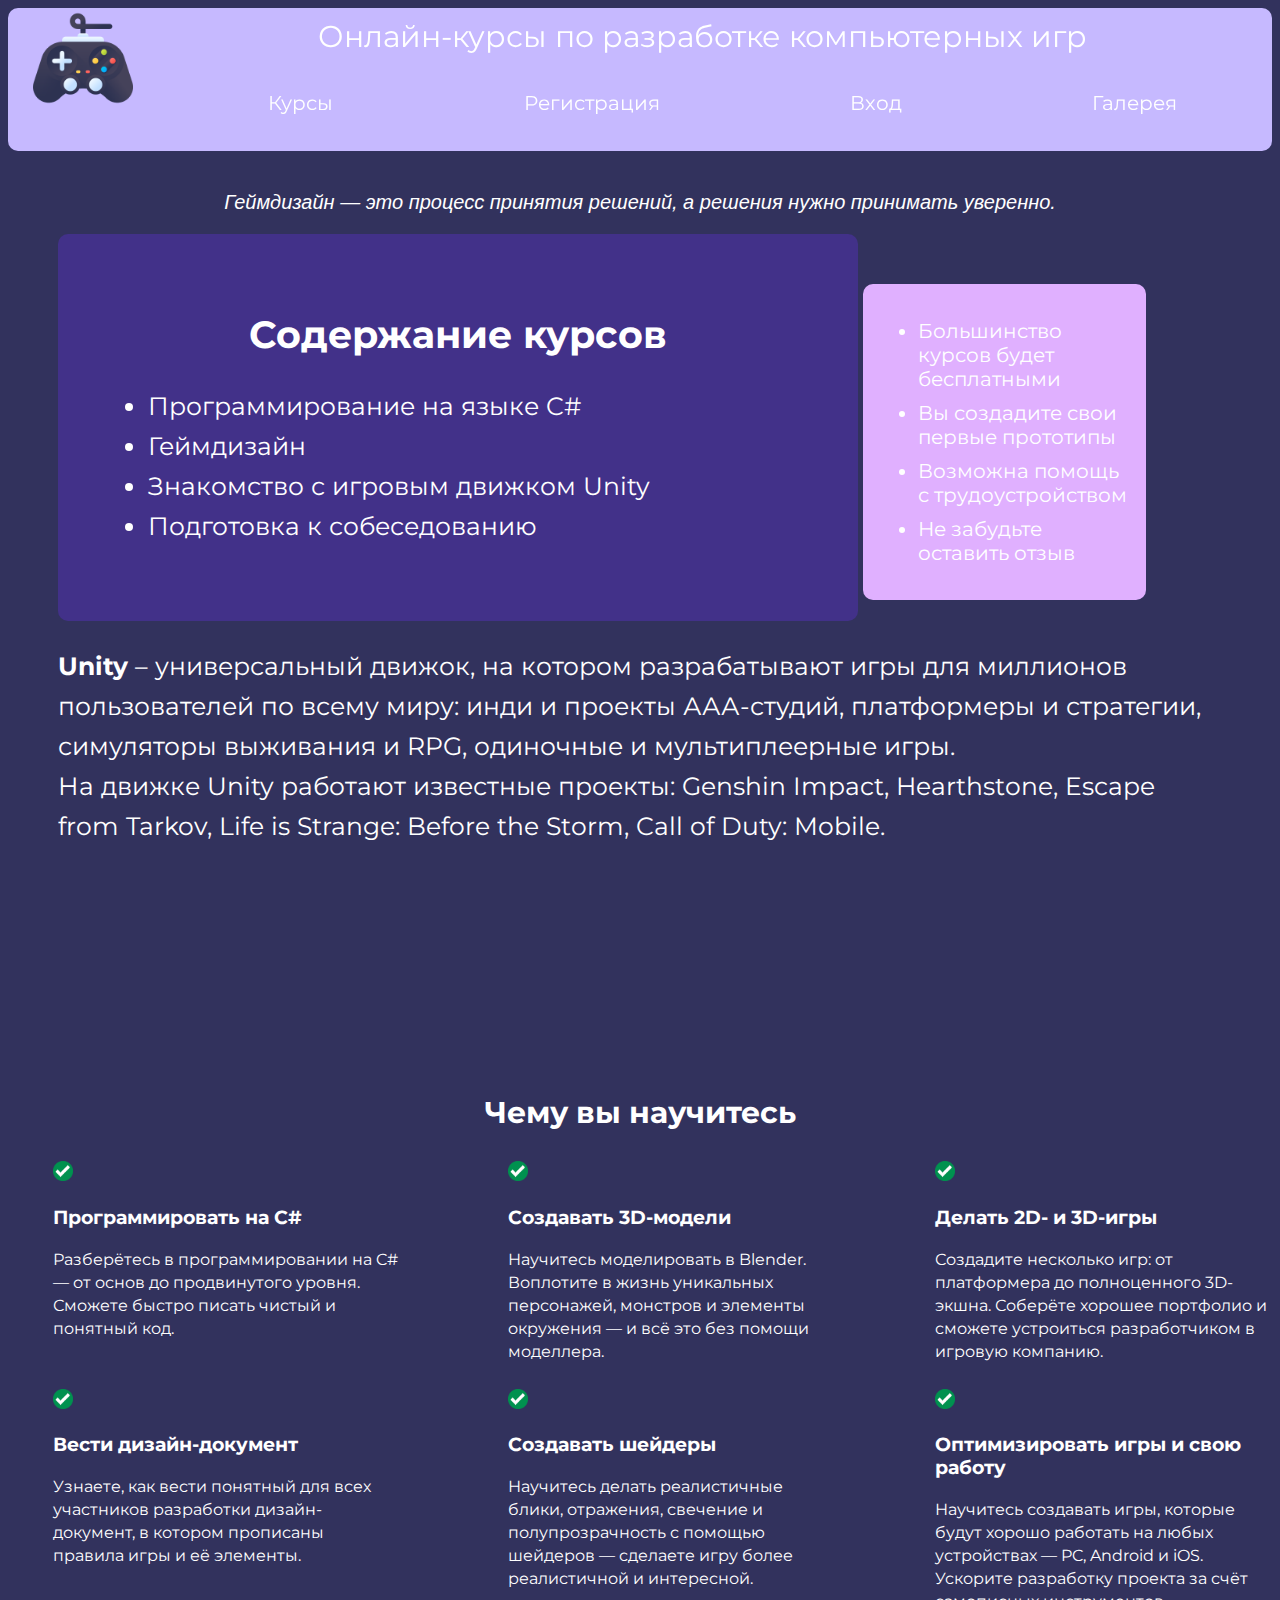
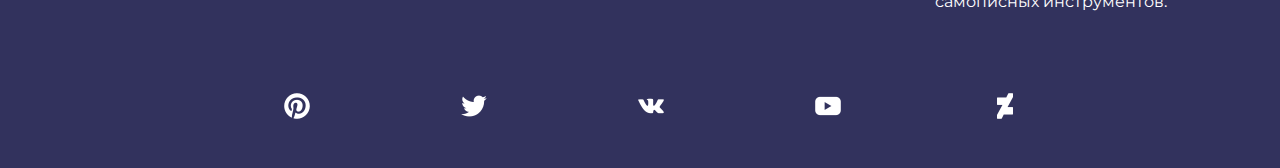
==== index.html @ 80d7c4d8 "adding index" ====
<!DOCTYPE html>
<html lang="en">
<head>
    <meta charset="UTF-8">
    <meta http-equiv="X-UA-Compatible" content="IE=edge">
    <meta name="viewport" content="width=device-width, initial-scale=1.0">
    <link rel="stylesheet" href="/styles/style.css">
    <link rel="icon" type="image/x-icon" href="/images/favicon.png">
    
    <style>
        @import url('https://fonts.googleapis.com/css2?family=Montserrat:ital,wght@0,400;1,300&display=swap');
    </style>

    <title>Main</title>
</head>

<body>
    <header>
        <div class = "logo">
           <img src="/images/favicon.png" width="100" height="100" alt="logo"> 
        </div>

        <div class = "title">Онлайн-курсы по разработке компьютерных игр</div>

        <div class = "menu">
            <input id = "menu_toggle" type="checkbox">
            <label class = "menu_btn" for="menu_toggle">
                <span></span>
            </label>

            <nav>
                <ul class = "nav-list">
                    <li><a href = "/html/courses.html">Курсы</a></li>
                    <li><a href = "/html/courses-signup.html">Регистрация</a></li>
                    <li><a href = "/html/courses-login.html">Вход</a></li>
                    <li><a href = "/html/gallery.html">Галерея</a></li>
                </ul>
            </nav>
        </div>
    </header>

    <blockquote id="start_quote">Геймдизайн — это процесс принятия решений, а решения нужно принимать уверенно.</blockquote>

    <main>
        <section>             
            <aside>
                <ul>
                    <li>Большинство курсов будет бесплатными</li>
                    <li>Вы создадите свои первые прототипы</li>
                    <li>Возможна помощь с трудоустройством</li>
                    <li>Не забудьте оставить отзыв</li>
                </ul>
            </aside>
            <div class = "start-block">
                <h2 style="text-align: center;">Содержание курсов</h2>
                <ul type="disc">
                    <li>Программирование на языке C#</li>
                    <li>Геймдизайн</li>
                    <li>Знакомство с игровым движком Unity</li>
                    <li>Подготовка к собеседованию</li>
                </ul>
            </div>
        </section>
        
        <section>
            <p class = "info-block">
                <strong>Unity</strong> – универсальный движок, на котором разрабатывают игры для миллионов пользователей
                 по всему миру: инди и проекты ААА-студий, платформеры и стратегии, симуляторы выживания и RPG, одиночные
                  и мультиплеерные игры.
                  <br>
                  На движке Unity работают известные проекты: Genshin Impact, Hearthstone, Escape from Tarkov, Life is Strange: Before the 
                  Storm, Call of Duty: Mobile.</p>
        </section>

        <div id = "video">
            <div class="game-video">
                <video autoplay loop muted>
                    <source src = "/videos/genshin.mp4" type="video/mp4"/>
                </video>
                <div class = "game-video-text">Genshin Impact</div>
            </div>
            <div class="game-video">
                <video autoplay loop muted>
                    <source src = "/videos/hearthstone.mp4" type="video/mp4"/>
                </video>
                <div class = "game-video-text">Hearthstone</div>
            </div>
        </div>
   
        <section>
             <div class="skills">
                <h2 class = "title">Чему вы научитесь</h2>
                <ol class = "skills-ol">
                    <li class = "skill-item">
                        <img src = "/images/mark.png" height="20" weight="20">
                        <h3>Программировать на C#</h3>
                        <p>Разберётесь в программировании на C# — от основ до продвинутого уровня. Сможете быстро писать чистый и понятный код.</p>
                    </li>
                    <li class = "skill-item">
                        <img src = "/images/mark.png" height="20" weight="20">
                        <h3>Создавать 3D-модели</h3>
                        <p>Научитесь моделировать в Blender. Воплотите в жизнь уникальных персонажей, монстров и элементы окружения — и всё это без помощи моделлера.</p>
                    </li>
                    <li class = "skill-item">
                        <img src = "/images/mark.png" height="20" weight="20">
                        <h3>Делать 2D- и 3D-игры</h3>
                        <p>Создадите несколько игр: от платформера до полноценного 3D-экшна. Соберёте хорошее портфолио и сможете устроиться разработчиком в игровую компанию.</p>
                    </li>
                    <li class = "skill-item">
                        <img src = "/images/mark.png" height="20" weight="20">
                        <h3>Вести дизайн-документ</h3>
                        <p>Узнаете, как вести понятный для всех участников разработки дизайн-документ, в котором прописаны правила игры и её элементы.</p>
                    </li>
                    <li class = "skill-item">
                        <img src = "/images/mark.png" height="20" weight="20">
                        <h3>Создавать шейдеры</h3>
                        <p>Научитесь делать реалистичные блики, отражения, свечение и полупрозрачность с помощью шейдеров — сделаете игру более реалистичной и интересной.</p>
                    </li>
                    <li class = "skill-item">
                        <img src = "/images/mark.png" height="20" weight="20">
                        <h3>Оптимизировать игры и свою работу</h3>
                        <p>Научитесь создавать игры, которые будут хорошо работать на любых устройствах — PC, Android и iOS. Ускорите разработку проекта за счёт самописных инструментов.</p>
                    </li>
                </ol>
            </div>
        </section>

        <!-- <div class="cards">
            <div class = "card">
            <img src="/images/csharp.jpg">
                <div class = "card__content">
                    <h2>C#</h2>
                    <p>Объектно-ориентрированный язык программирования от компании Microsoft.</p>
                    <a href="" class="card__button">Подробнее</a>
                </div>
            </div>
            <div class = "card">
                <img src="/images/unity-card.png">
                <div class = "card__content">
                    <h2>Unity</h2>
                    <p>Межплатформенная среда разработки компьютерных игр, разработанная американской компанией Unity Technologies.</p>
                    <a href="" class="card__button">Подробнее</a>
                </div>
            </div>
            <div class = "card">
                <img src="/images/blender.jpg">
                <div class = "card__content">
                    <h2>Blender</h2>
                    <p>Профессиональное свободное и открытое программное обеспечение для создания трёхмерной компьютерной графики.</p>
                    <a href="" class="card__button">Подробнее</a>
                </div>
            </div> -->
        </div>

        <!-- <div class = "custom__buttons">
            <div class="custom__button1">Pulse</div>
            <div class="custom__button2">BUTTON</div>
            <div class="custom__button3"><span>HOVER ME</span></div>
            <div class="custom__button4"><a>Read More</a></div>

        </div> -->
        
        <!-- <div class="container">
            <div class="container-in">
                <a href="#" class="button"><img src="/images/bell-icon.png" width="50" height="50"></a>
                <div class="num">3</div>
            </div>
    
            <ul >
                <li><a href="#">Новости</a></li>
                <li><a href="#">Мои курсы</a></li>
                <li><a href="#">Профиль</a></li>
            </ul>
        </div>
    </main>
    <hr> -->
    
    <footer>
        <nav class="footer-nav-list">
            <div class="icon icon-collapse-pinterest">
                <img src="/icons/pinterest.png">
            </div>
        
            <div class="icon icon-collapse-twitter">
                <img src="/icons/twitter.png">
            </div>
        
            <div class="icon icon-collapse-vk">
                <img src="/icons/vkontakte.png">
            </div>
        
            <div class="icon icon-collapse-yt">
                <img src="/icons/youtube.png">
            </div>

            <div class="icon icon-collapse-devart">
                <img src="/icons/deviantart.png">
            </div>
        </nav>
    </footer>
</body>
</html>
---- styles/style.css ----
body
{
    background-color: #32325d;
}

*
{
    color: white;   
    font-family: 'Montserrat', sans-serif; 
}

header{
    position: sticky;
    top: 5px;
    background-color: #C6B9FF;
    overflow: hidden;
    border-radius: 10px;
    z-index: 1;
}

#start_quote 
{
    margin-top: 40px;   
    text-align: center;
    color: white;
    font-style: italic;
    font-family: 'Lato', sans-serif;
    font-size: 20px;
}

.abbreviation
{
    text-decoration: none;
}

.logo{
    position: relative;
    float: left;
    margin-left: 2%;
}

.title{
    font-size: 30px;
    padding-top: 10px;
    text-align: center;
    color: white;
}

#menu_toggle{
    opacity: 0;
}

#menu_toggle:checked ~ .menu_btn > span{
    transform: rotate(45deg);
}

#menu_toggle:checked ~ .menu_btn > span::before{
    top:0;
    transform: rotate(0);
}

#menu_toggle:checked ~ .menu_btn > span::after{
    top: 0;
    transform: rotate(90deg);
}

#menu_toggle:checked ~ nav .nav-list{
    visibility: visible;
    left: 0;
}

.menu_btn{
    display: block;
    position: relative;
    left: 90%;
    bottom: 35px;
    width: 26px;
    z-index: 1; 
}

.menu_btn > span,
.menu_btn > span::before,
.menu_btn > span::after{
    display: block;
    position: absolute;
    width: 100%;
    height:2px;
    background-color: #32325d;
    cursor: pointer;
}

.menu_btn > span::before{
    content: '';
    top: -8px;
}

.menu_btn > span::after{
    content: '';
    top: 8px;
}

.nav-list{
    visibility: hidden;
    display: flex;
    justify-content: space-around;
    padding-bottom: 20px;
    position: relative;
    float: bottom;
    list-style: circle;
}

nav li{
    display: list-item, inline;
    list-style-position: inside;
    font-size: 20px;
    float: left;
    list-style: none;
}

nav a{
    text-decoration: none;
}

nav a:hover{
    color: purple;
}

nav a:active{
    color: red;
}

aside{
    width:20%;
    background-color:#E0B0FF;
    border-radius: 10px;
    margin-right:10%;
    margin-top:50px;
    float: right;
    padding: 15px;
    font-size: 20px;
}

aside li{
    margin-top: 10px;
}

.start-block{
    padding: 24px 34px;
    background-color: #423189;
    border-radius: 10px;
    width: 700px;
    margin-left: 50px;
    padding: 50px 50px 50px 50px;

    line-height: 40px;
    font-weight: 400;
    font-size: 25px;

    display: block;
}

.skills{
    margin-top: 5%;
}

.skill-item{
    position: relative;
    text-align: left;
    border-radius: 10px;
    padding: 5px;
}

.skill-item:hover{
    background-color: #423189;
}

.skills-ol{
    display: grid;
    column-gap: 100px;
    grid-template-columns: auto auto auto;
    line-height: 23px;
    list-style-type: none;
}

.title{
    text-align: center;
}

.info-block{
    line-height: 40px;
    font-weight: 400;
    font-size: 25px;
    margin-left: 50px;
    margin-right: 50px;
    display: block;
}

address{
    position: absolute;
}

#video{
    display: flex;
    justify-content: space-around;
    column-gap: 2%;
}

#video video{
    border-radius: 10px;
}

@media (min-width:844px){
    .menu_btn{
        visibility: hidden;
    }
    .nav-list{
        visibility: visible;
    }
}

.game-video{
    display: inline-flex;
}

.game-video-text{
position: absolute;
background-color: #423189;
padding: 1em;
border-radius: 10px;
transition: all .5s ease;
opacity: 0;
transform:translateY(-100%) ;
}

.game-video:hover .game-video-text{
opacity: 1;
transform: translateY(0);
}

footer {
display: flex;
flex-direction: column;
flex-wrap: wrap;
width: 100%;
overflow: hidden;
padding: 10px;

text-align: center;
}

.footer-info {
display: inline-block;
margin: 15px 0; 
}

.footer-nav-list {
display: flex;
align-self: center;

width: 70%;
margin: 15px 0;
justify-content: space-around;
}

.icon {
cursor: pointer;
position: relative;
display: inline-block;
width: 60px;
height: 60px;
margin-left: 12px;
margin-right: 12px;
border-radius: 30px;
overflow: hidden;
}
.icon::before, .icon::after {
content: "";
position: absolute;
top: 0;
left: 0;
height: 100%;
width: 100%;
transition: all 0.25s ease;
border-radius: 30px;
}
.icon img {
position: relative;
color: #FFFFFF;
margin: 15px;
}

.icon-fill::before {
transition-duration: 0.5s;
box-shadow: inset 0 0 0 1px #111111;
}
.icon-fill:hover::before {
box-shadow: inset 0 0 0 60px #111111;
}

.icon-collapse::before {
border-radius: 0;
}

.icon-collapse-devart:hover::before {
box-shadow: inset 0 -60px 0 0 #8CC63F
}
.icon-collapse-devart::after {
box-shadow: inset 0 0 0 0px #8CC63F;
}

.icon-collapse-yt:hover::before {
box-shadow: inset 0 -60px 0 0 #ff0000
}
.icon-collapse-yt::after {
box-shadow: inset 0 0 0 0px #ff0000;
}

.icon-collapse-vk:hover::before {
box-shadow: inset 0 -60px 0 0 #0047a3
}
.icon-collapse-vk::after {
box-shadow: inset 0 0 0 0px #0047a3;
}

.icon-collapse-twitter:hover::before {
box-shadow: inset 0 -60px 0 0 #00bff4
}
.icon-collapse-twitter::after {
box-shadow: inset 0 0 0 0px #00bff4;
}

.icon-collapse-pinterest:hover::before {
box-shadow: inset 0 -60px 0 0 #ff2b2b
}
.icon-collapse-pinterest::after {
box-shadow: inset 0 0 0 0px #ff2b2b;
}

/*
.card{
    overflow: hidden;
    height: 50vh;
    width: 30vw;
}

.card__content{
    display: inline-flex;
    flex-direction: column;
    position: relative;
    transform: translateY(100%);
    width: inherit;
    height: inherit;
    text-align: center;
    font-size: 1em;
}

.card img{
    position: absolute;
    width: inherit;
    height: inherit;
    z-index: -1;
    border-radius: 10px;
}

.card:hover .card__content{
    transform: translateY(0);
    transition: .5s;
    align-items: center;
}

.card:hover img{
    opacity: 0.6;
}

.card__button{
    display: inline-flex;
    padding: 10px 20px;
    height: fit-content;
    width: fit-content;
    border: 1px solid white;
    text-transform: uppercase;
    text-decoration: none;
    transition: .3s;

    position: absolute;
    bottom: 5%;
}

.cards{
    display: flex;
    flex-direction: row;
    justify-content: space-around;
}

.custom__buttons{
    display: flex;
    flex-wrap: wrap;
    justify-content: space-around;
    position: relative;
    margin-top: 3%;
    margin-left: 5%;
}

.custom__button1{
    color: #a972cb;
    background: none;
    border: 2px solid; 
    margin: 0.5em;
    width: fit-content;
    height: fit-content;
    padding: 1em 2em;
}

.custom__button1:hover
{
    animation: pulse 1s;
    box-shadow: 0 0 0 2em transparent;
}

@keyframes pulse {
    0% { box-shadow: 0 0 0 0 }
}

.custom__button2 {
    padding: 1em;
    border: 1px solid #fff;
    cursor: pointer;
    width: fit-content;
    height: fit-content;
    letter-spacing: 2px;
    position:relative;
    overflow:hidden;
    }
    
    .custom__button2:before {
    content: "";
    position: absolute;
    height: 150px;
    width: 50px;
    background : #fff;
    left: -55px;
    top: -40px;
    transform: rotate(37deg);
    transition: all .3s;
    opacity: .3;
    }
    
    .custom__button2:hover:before {
    left:95%;
    }

    .custom__button3 {
    transition: all 0.5s;
    position: relative;

    height: fit-content;
    width: fit-content;
    padding: 1em;
    cursor: pointer;
    }
    .custom__button3::before {
    content: '';
    position: absolute;
    top: 0;
    left: 0;
    width: 100%;
    height: 100%;
    z-index: 1;
    background-color: rgba(255,255,255, .1);
    transition: all 0.3s;
    }
    .custom__button3:hover::before {
    opacity: 0 ;
    transform: scale(.5,.5);
    }
    .custom__button3::after {
    content: '';
    position: absolute;
    top: 0;
    left: 0;
    width: 100%;
    height: 100%;
    z-index: 1;
    opacity: 0;
    transition: all 0.3s;
    border: 1px solid rgba(255,255,255,0.5);
    transform: scale(1.2,1.2);
    }
    .custom__button3:hover::after {
    opacity: 1;
    transform: scale(1,1);
    }

    .custom__button4 {
    width: fit-content;
    height: fit-content;
    background-color: #fdcb6e;
    cursor: pointer;
    margin-left: 1%;
    box-shadow: 5px 5px 0 0;
    transition: 0.3s;
    display: flex;
    justify-content: center;
    align-items: center;
    }
    
    .custom__button4 a {
    position: absolute;
    z-index: 2;
    }
    .custom__button4::after {
    content: "";
    top: 0;
    left: 0;
    width: 170px;
    height: 70px;
    background:  #e84393;
    opacity: 0;
    transition: 0.3s;
    }
    .custom__button4:hover {
    box-shadow: -5px -5px 0 0;
    transform: scale(0.9);
    }
    .custom__button4:hover::after {
    opacity: 1;
    }
*/

/* .container {
display: flex;
flex-wrap: wrap;
margin-left: 47%;
margin-top: 3%;
height: 100px;
width: 100px;
border-radius: 50%;
border: 3px solid gold;
background-color: rgba(201, 188, 126, 0.8);
position: relative;
transition: 0.5s;
}

.container-in {
width: 100px;
display: flex;
flex-wrap: nowrap;
}

.button{
margin-left: 25%;
margin-top: 25%;
}

.num {
height: fit-content;
width: fit-content;
padding: .05em .4em;
text-align: center;
border-radius: 50%;
background-color: red;
font-size: 20px;
color: white;
}

.container:hover {
animation: circle-to-rect 0.5s ease forwards;
}

.container:hover .container-in {
animation: trans 0.5s ease forwards;
}

.container:hover .button {
animation: bell-size 0.5s ease forwards;
}

.container:hover .num {
animation: bell-pos 0.5s ease forwards;
}

.container ul {
visibility: hidden;
display: flex;
flex-direction: column;
width: inherit;
margin-top: 0%;
margin: 0;
padding: 0;
line-height: 1.5em;
font-size: 20px;
}

.container ul li a:link,
a:visited {
text-decoration: none;
text-transform: uppercase;
padding-top: 10px;
padding-bottom: 10px;
padding-left: 0%;
color: white;
}

.container ul li:hover {
animation: font-inc 0.5s ease forwards;
border-radius: 10px;
padding: .3em;
}

.container ul li {
list-style-type: none;
text-align: center;
}

.container:hover ul {
animation: marg1 1s ease forwards;
animation-delay: 0.1s;
}

@keyframes marg1 {
0% {
    opacity: 0;
}

100% {
    opacity: 5;
    visibility: visible;
}
}

@keyframes trans {
100% {
    height: 50px;
    width: 200px;
}
}

@keyframes circle-to-rect {
100% {
    border-radius: 30px;
    height: 170px;
    width: 200px;
    align-content: flex-start;
}

}

@keyframes bell-size {
100% {
    width: 50px;
    height: 50px;
    margin: 0;
}
}

@keyframes bell-pos {
100% {
    margin-left: 60%;
}
}

@keyframes font-inc {
100% {
    font-size: 25px;
    background-color: gold;
}
} */
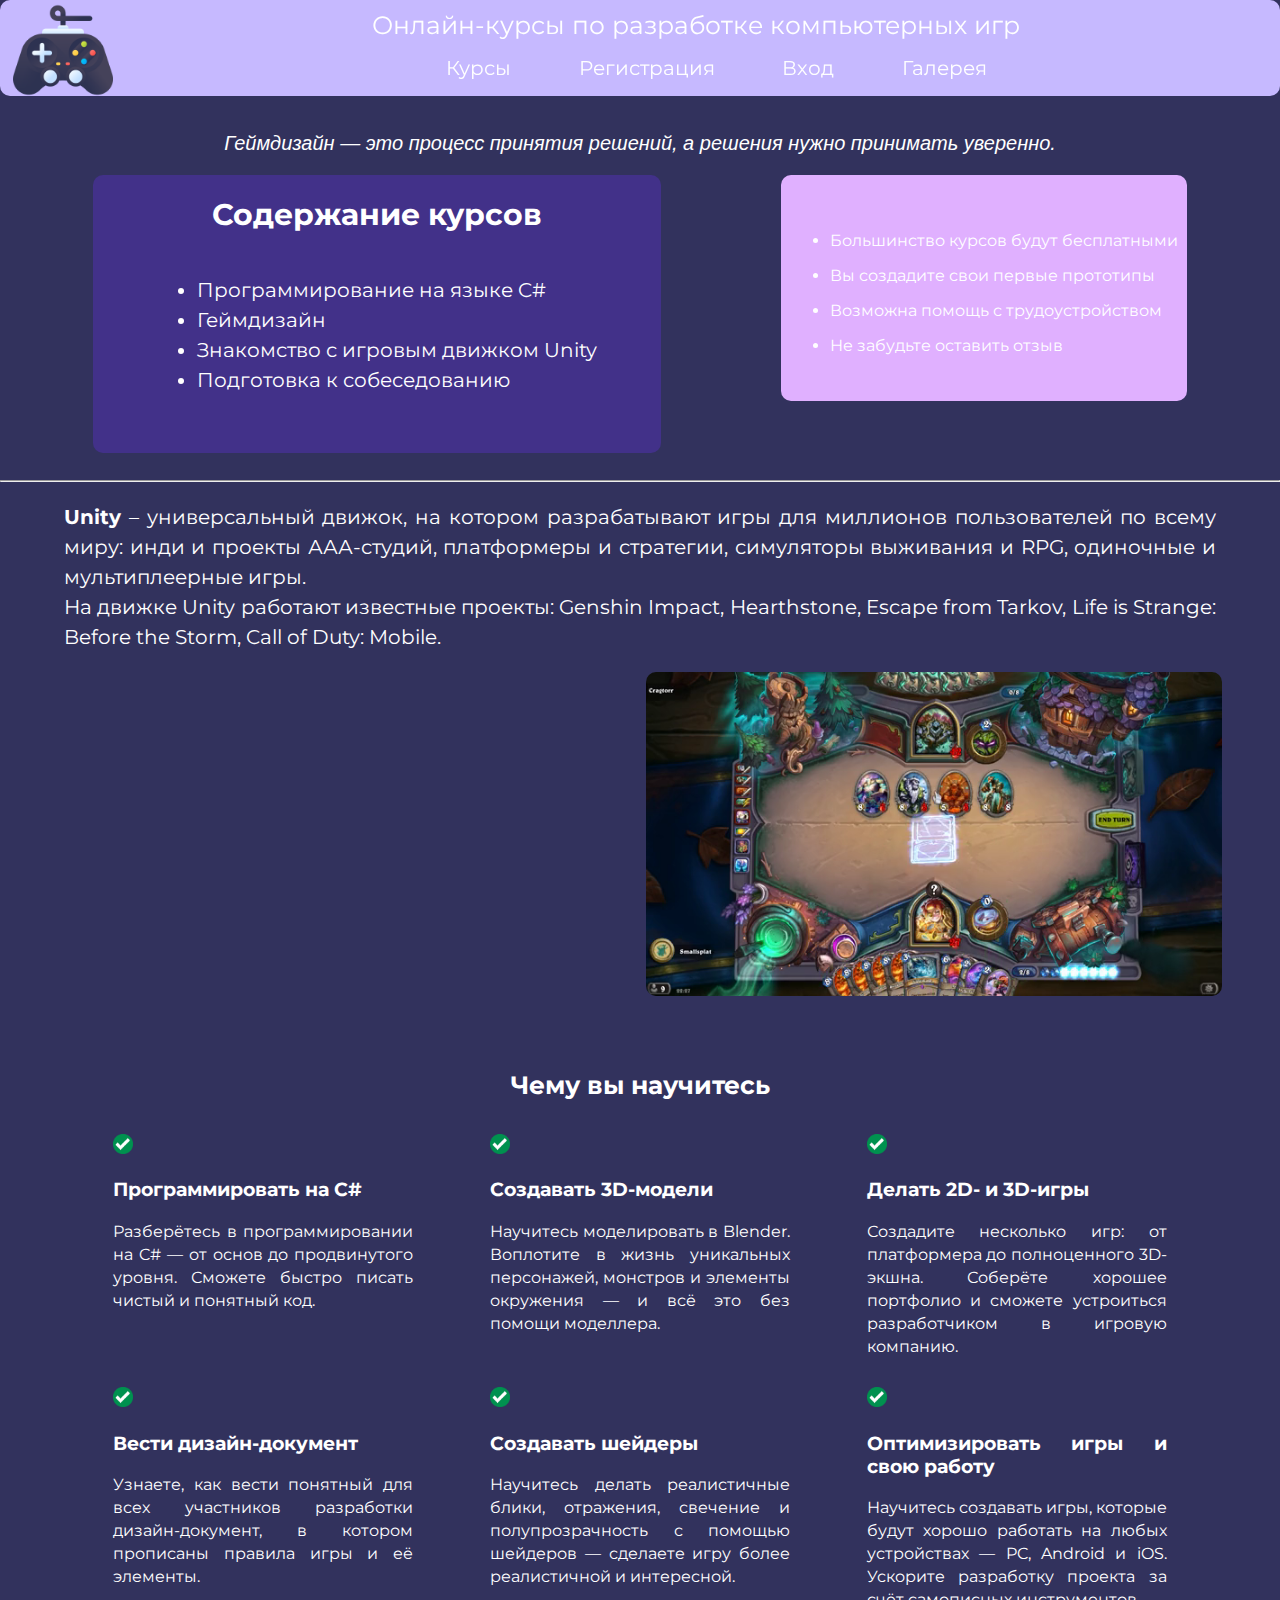
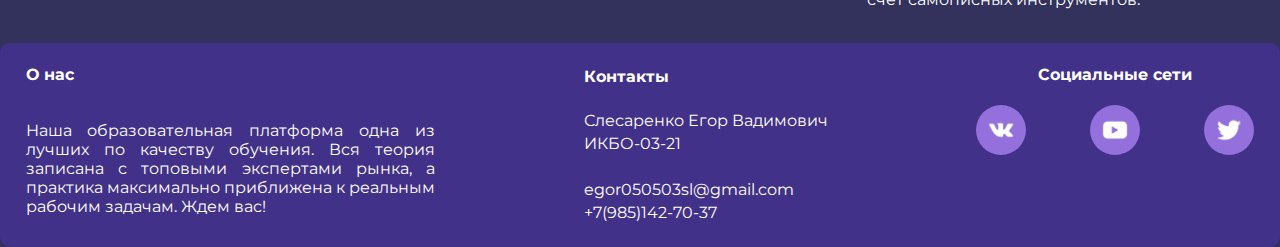
==== commit 280d7d96: "adapt the first page" ====
--- a/index.html
+++ b/index.html
@@ -19,15 +19,9 @@
         <div class = "logo">
            <img src="/images/favicon.png" width="100" height="100" alt="logo"> 
         </div>
-
-        <div class = "title">Онлайн-курсы по разработке компьютерных игр</div>
-
-        <div class = "menu">
-            <input id = "menu_toggle" type="checkbox">
-            <label class = "menu_btn" for="menu_toggle">
-                <span></span>
-            </label>
-
+        
+        <div class = "links">
+            <div class = "title">Онлайн-курсы по разработке компьютерных игр</div>
             <nav>
                 <ul class = "nav-list">
                     <li><a href = "/html/courses.html">Курсы</a></li>
@@ -36,21 +30,22 @@
                     <li><a href = "/html/gallery.html">Галерея</a></li>
                 </ul>
             </nav>
+
+            <label for="burger" class="burger"><img src="/images/burger.png" alt="Menu" width="64" height="64"></label>
+            <input type="checkbox" id="burger" class="burger" hidden>
+            <div class="burger-menu">
+                <a href="/html/courses.html" class="btn btn-lg btn-light">Курсы</a>
+                <a href="/html/courses-signup.html" class="btn btn-lg btn-light">Регистрация</a>
+                <a href="/html/courses-login.html" class="btn btn-lg btn-light">Вход</a>
+                <a href="/html/gallery.html" class="btn btn-lg btn-light">Галерея</a>
+            </div>
         </div>
     </header>
 
     <blockquote id="start_quote">Геймдизайн — это процесс принятия решений, а решения нужно принимать уверенно.</blockquote>
 
     <main>
-        <section>             
-            <aside>
-                <ul>
-                    <li>Большинство курсов будет бесплатными</li>
-                    <li>Вы создадите свои первые прототипы</li>
-                    <li>Возможна помощь с трудоустройством</li>
-                    <li>Не забудьте оставить отзыв</li>
-                </ul>
-            </aside>
+        <section class = "start-section">             
             <div class = "start-block">
                 <h2 style="text-align: center;">Содержание курсов</h2>
                 <ul type="disc">
@@ -60,8 +55,18 @@
                     <li>Подготовка к собеседованию</li>
                 </ul>
             </div>
+            <aside>
+                <ul>
+                    <li>Большинство курсов будут бесплатными</li>
+                    <li>Вы создадите свои первые прототипы</li>
+                    <li>Возможна помощь с трудоустройством</li>
+                    <li>Не забудьте оставить отзыв</li>
+                </ul>
+            </aside>
         </section>
         
+        <br><hr>
+
         <section>
             <p class = "info-block">
                 <strong>Unity</strong> – универсальный движок, на котором разрабатывают игры для миллионов пользователей
@@ -72,7 +77,7 @@
                   Storm, Call of Duty: Mobile.</p>
         </section>
 
-        <div id = "video">
+         <div id = "video">
             <div class="game-video">
                 <video autoplay loop muted>
                     <source src = "/videos/genshin.mp4" type="video/mp4"/>
@@ -125,78 +130,54 @@
             </div>
         </section>
 
-        <!-- <div class="cards">
-            <div class = "card">
-            <img src="/images/csharp.jpg">
-                <div class = "card__content">
-                    <h2>C#</h2>
-                    <p>Объектно-ориентрированный язык программирования от компании Microsoft.</p>
-                    <a href="" class="card__button">Подробнее</a>
+        <!-- <div class = "stats-wrapper">
+            <div class="stats-first">
+                <span>1000</span>
+                <div class = "text1">пользователей уже трудоустроились в 2022 году</div>
+            </div>
+            <div>
+                <div class = "stats-list">
+                    <div class = "stats-item">
+                        <span>90%</span>
+                        <div class = "text">находят работу после прохождения курсов</div>
+                    </div>
+                    <div class = "stats-item">
+                        <span>120000 рублей</span>
+                        <div class="text">средняя зарплата выпускников наших курсов</div>
+                    </div>
                 </div>
             </div>
-            <div class = "card">
-                <img src="/images/unity-card.png">
-                <div class = "card__content">
-                    <h2>Unity</h2>
-                    <p>Межплатформенная среда разработки компьютерных игр, разработанная американской компанией Unity Technologies.</p>
-                    <a href="" class="card__button">Подробнее</a>
-                </div>
-            </div>
-            <div class = "card">
-                <img src="/images/blender.jpg">
-                <div class = "card__content">
-                    <h2>Blender</h2>
-                    <p>Профессиональное свободное и открытое программное обеспечение для создания трёхмерной компьютерной графики.</p>
-                    <a href="" class="card__button">Подробнее</a>
-                </div>
-            </div> -->
+        </div> -->
+
+    <footer>
+        <div class="about-us">
+            <h4>О нас</h4>
+            <p>Наша образовательная платформа одна из лучших по качеству обучения. Вся теория записана с топовыми экспертами рынка,
+                 а практика максимально приближена к реальным рабочим задачам. Ждем вас!</p>
+        </div>
+        <div class = "contacts">
+            <h4>Контакты</h4>
+            <div>Слесаренко Егор Вадимович</div>
+            <div>ИКБО-03-21</div><br>
+            <div>egor050503sl@gmail.com</div>
+            <div>+7(985)142-70-37</div>
+            <br>
+        </div>
+        <div class = "social-links">
+            <h4>Социальные сети</h4>
+            <div class="socials">
+            <button class="social">
+                <img src="/icons/vkontakte.png" alt="VK" width="30" height="30">
+            </button>
+            <button class="social">
+                <img src="/icons/youtube.png" alt="YouTube" width="30" height="30">
+            </button>
+            <button class="social">
+                <img src="/icons/twitter.png" alt="Twitter" width="30" height="30">
+            </button>
         </div>
 
-        <!-- <div class = "custom__buttons">
-            <div class="custom__button1">Pulse</div>
-            <div class="custom__button2">BUTTON</div>
-            <div class="custom__button3"><span>HOVER ME</span></div>
-            <div class="custom__button4"><a>Read More</a></div>
-
-        </div> -->
-        
-        <!-- <div class="container">
-            <div class="container-in">
-                <a href="#" class="button"><img src="/images/bell-icon.png" width="50" height="50"></a>
-                <div class="num">3</div>
-            </div>
-    
-            <ul >
-                <li><a href="#">Новости</a></li>
-                <li><a href="#">Мои курсы</a></li>
-                <li><a href="#">Профиль</a></li>
-            </ul>
-        </div>
-    </main>
-    <hr> -->
-    
-    <footer>
-        <nav class="footer-nav-list">
-            <div class="icon icon-collapse-pinterest">
-                <img src="/icons/pinterest.png">
-            </div>
-        
-            <div class="icon icon-collapse-twitter">
-                <img src="/icons/twitter.png">
-            </div>
-        
-            <div class="icon icon-collapse-vk">
-                <img src="/icons/vkontakte.png">
-            </div>
-        
-            <div class="icon icon-collapse-yt">
-                <img src="/icons/youtube.png">
-            </div>
-
-            <div class="icon icon-collapse-devart">
-                <img src="/icons/deviantart.png">
-            </div>
-        </nav>
+        </div> 
     </footer>
 </body>
 </html>--- a/styles/style.css
+++ b/styles/style.css
@@ -1,6 +1,10 @@
+@import url(header.css);
+
 body
 {
     background-color: #32325d;
+    margin: 0;
+    padding: 0;
 }
 
 *
@@ -10,100 +14,36 @@
 }
 
 header{
+    display: flex;
     position: sticky;
-    top: 5px;
+    top: 0;
     background-color: #C6B9FF;
     overflow: hidden;
     border-radius: 10px;
     z-index: 1;
 }
 
-#start_quote 
-{
-    margin-top: 40px;   
-    text-align: center;
-    color: white;
-    font-style: italic;
-    font-family: 'Lato', sans-serif;
-    font-size: 20px;
-}
-
-.abbreviation
-{
-    text-decoration: none;
-}
-
 .logo{
-    position: relative;
-    float: left;
-    margin-left: 2%;
+    margin-left: 1vw;
+    height: 4vh;
 }
 
 .title{
-    font-size: 30px;
+    font-size: 25px;
     padding-top: 10px;
     text-align: center;
     color: white;
 }
 
-#menu_toggle{
-    opacity: 0;
-}
-
-#menu_toggle:checked ~ .menu_btn > span{
-    transform: rotate(45deg);
-}
-
-#menu_toggle:checked ~ .menu_btn > span::before{
-    top:0;
-    transform: rotate(0);
-}
-
-#menu_toggle:checked ~ .menu_btn > span::after{
-    top: 0;
-    transform: rotate(90deg);
-}
-
-#menu_toggle:checked ~ nav .nav-list{
-    visibility: visible;
-    left: 0;
-}
-
-.menu_btn{
-    display: block;
-    position: relative;
-    left: 90%;
-    bottom: 35px;
-    width: 26px;
-    z-index: 1; 
-}
-
-.menu_btn > span,
-.menu_btn > span::before,
-.menu_btn > span::after{
-    display: block;
-    position: absolute;
-    width: 100%;
-    height:2px;
-    background-color: #32325d;
-    cursor: pointer;
-}
-
-.menu_btn > span::before{
-    content: '';
-    top: -8px;
-}
-
-.menu_btn > span::after{
-    content: '';
-    top: 8px;
+.links{
+    display: inline-flex;
+    margin: auto;
+    flex-direction: column;
 }
 
 .nav-list{
-    visibility: hidden;
     display: flex;
     justify-content: space-around;
-    padding-bottom: 20px;
     position: relative;
     float: bottom;
     list-style: circle;
@@ -129,15 +69,37 @@
     color: red;
 }
 
+#start_quote 
+{
+    margin-top: 4vh;   
+    text-align: center;
+    color: white;
+    font-style: italic;
+    font-family: 'Lato', sans-serif;
+    font-size: 20px;
+}
+
+.abbreviation
+{
+    text-decoration: none;
+}
+
+.start-section{
+    display: flex;
+    flex-wrap: wrap;
+    justify-content: space-evenly;
+    gap: 2vh 2vw;
+}
+
 aside{
-    width:20%;
+    display: inline-flex;
+    width:fit-content;
+    height: fit-content;
     background-color:#E0B0FF;
     border-radius: 10px;
-    margin-right:10%;
-    margin-top:50px;
-    float: right;
-    padding: 15px;
-    font-size: 20px;
+    padding: 3vh 1vmin;
+    line-height: 25px;
+    font-size: 1em;
 }
 
 aside li{
@@ -145,54 +107,23 @@
 }
 
 .start-block{
-    padding: 24px 34px;
+    display: flex;
+    flex-direction: column;
     background-color: #423189;
     border-radius: 10px;
-    width: 700px;
-    margin-left: 50px;
-    padding: 50px 50px 50px 50px;
-
-    line-height: 40px;
-    font-weight: 400;
-    font-size: 25px;
-
-    display: block;
-}
-
-.skills{
-    margin-top: 5%;
-}
-
-.skill-item{
-    position: relative;
-    text-align: left;
-    border-radius: 10px;
-    padding: 5px;
-}
-
-.skill-item:hover{
-    background-color: #423189;
-}
-
-.skills-ol{
-    display: grid;
-    column-gap: 100px;
-    grid-template-columns: auto auto auto;
-    line-height: 23px;
-    list-style-type: none;
-}
-
-.title{
-    text-align: center;
+    width: fit-content;
+    padding: 0 5vw 3vw 5vw;
+    line-height: 30px;
+    font-size: 20px;
 }
 
 .info-block{
-    line-height: 40px;
-    font-weight: 400;
-    font-size: 25px;
-    margin-left: 50px;
-    margin-right: 50px;
-    display: block;
+    text-align: justify;
+    line-height: 30px;
+    height: fit-content;
+    font-size: 20px;
+    margin-left: 5vw;
+    margin-right: 5vw;
 }
 
 address{
@@ -201,31 +132,27 @@
 
 #video{
     display: flex;
-    justify-content: space-around;
-    column-gap: 2%;
+    justify-content: center;
+    gap: 2vh 1vw;
+    flex-wrap: wrap;
 }
 
 #video video{
     border-radius: 10px;
-}
-
-@media (min-width:844px){
-    .menu_btn{
-        visibility: hidden;
-    }
-    .nav-list{
-        visibility: visible;
-    }
+    width: 100%;
 }
 
 .game-video{
     display: inline-flex;
+    width: 45%;
 }
 
 .game-video-text{
 position: absolute;
 background-color: #423189;
 padding: 1em;
+font-size: 1.5vw;
+height: fit-content;
 border-radius: 10px;
 transition: all .5s ease;
 opacity: 0;
@@ -237,103 +164,194 @@
 transform: translateY(0);
 }
 
+.skills{
+    margin-top: 5%;
+}
+
+.skill-item{
+    border-radius: 10px;
+    padding: 1% 3% 0 3%;
+    max-width: 300px;
+    text-align: justify;
+}
+
+.skill-item:hover{
+    background-color: #423189;
+}
+
+.skills-ol{
+    display: flex;
+    flex-wrap: wrap;
+    justify-content: center;
+    line-height: 23px;
+    padding: 0;
+    list-style-type: none;
+}
+
+.title{
+    text-align: center;
+}
+
+.stats-wrapper{
+    background-color: white;
+    line-height: 23px;
+    display: flex;
+    flex-wrap: wrap;    
+    width: fit-content;
+    padding: 1vw;
+    margin:auto;
+    margin-bottom: 2vh;
+    border-radius: 10px;
+}
+
+.stats-wrapper .text,
+.stats-wrapper .text1,
+.stats-wrapper .stats-item,
+.stats-wrapper span{
+     color: black;
+}
+
+.stats-list{
+    display: flex;
+    flex-direction: column;
+    align-items: center;
+    gap: 10px;
+    width: fit-content;
+    background-color: red;
+}
+
+.stats-item{
+    border: 1px solid rgba(0, 0, 0, 0.2);
+    border-radius: 10px;
+    padding: 0.5em;
+    width: 50%;
+    display:flex;
+    justify-content: space-between;
+    padding: 1%;
+}
+
+.stats-first span{
+    font-size: 32px;
+    font-weight: 600;
+    line-height: 30px;
+}
+
+.stats-first{
+    display: flex;
+    flex-direction: column;
+    /* margin-left: 1%; */
+}
+
+.text1{
+    margin-top: 2%;
+    font-size: 20px;
+    font-weight: 600;
+    line-height: 30px;
+}
+
+.text{
+    margin-left: 2vw;
+}
+    
+
+.stats-item span{
+    font-size: 32px;
+    font-weight: 600;
+    line-height: 30px;
+}
+
 footer {
-display: flex;
-flex-direction: column;
-flex-wrap: wrap;
-width: 100%;
-overflow: hidden;
-padding: 10px;
-
-text-align: center;
-}
-
-.footer-info {
-display: inline-block;
-margin: 15px 0; 
-}
-
-.footer-nav-list {
-display: flex;
-align-self: center;
-
-width: 70%;
-margin: 15px 0;
-justify-content: space-around;
-}
-
-.icon {
-cursor: pointer;
-position: relative;
-display: inline-block;
-width: 60px;
-height: 60px;
-margin-left: 12px;
-margin-right: 12px;
-border-radius: 30px;
-overflow: hidden;
-}
-.icon::before, .icon::after {
-content: "";
-position: absolute;
-top: 0;
-left: 0;
-height: 100%;
-width: 100%;
-transition: all 0.25s ease;
-border-radius: 30px;
-}
-.icon img {
-position: relative;
-color: #FFFFFF;
-margin: 15px;
-}
-
-.icon-fill::before {
-transition-duration: 0.5s;
-box-shadow: inset 0 0 0 1px #111111;
-}
-.icon-fill:hover::before {
-box-shadow: inset 0 0 0 60px #111111;
-}
-
-.icon-collapse::before {
-border-radius: 0;
-}
-
-.icon-collapse-devart:hover::before {
-box-shadow: inset 0 -60px 0 0 #8CC63F
-}
-.icon-collapse-devart::after {
-box-shadow: inset 0 0 0 0px #8CC63F;
-}
-
-.icon-collapse-yt:hover::before {
-box-shadow: inset 0 -60px 0 0 #ff0000
-}
-.icon-collapse-yt::after {
-box-shadow: inset 0 0 0 0px #ff0000;
-}
-
-.icon-collapse-vk:hover::before {
-box-shadow: inset 0 -60px 0 0 #0047a3
-}
-.icon-collapse-vk::after {
-box-shadow: inset 0 0 0 0px #0047a3;
-}
-
-.icon-collapse-twitter:hover::before {
-box-shadow: inset 0 -60px 0 0 #00bff4
-}
-.icon-collapse-twitter::after {
-box-shadow: inset 0 0 0 0px #00bff4;
-}
-
-.icon-collapse-pinterest:hover::before {
-box-shadow: inset 0 -60px 0 0 #ff2b2b
-}
-.icon-collapse-pinterest::after {
-box-shadow: inset 0 0 0 0px #ff2b2b;
+    display: flex;
+    flex-wrap: wrap;
+    justify-content: space-between;
+    height: fit-content;
+    background-color: #423189;
+    border-radius: 10px;
+}
+
+.about-us{
+    display:inline-flex;
+    flex-direction: column;
+    padding-left: 2vw;
+    width: 32vw;
+    text-align: justify;
+}
+
+.contacts{
+    display:inline-flex;
+    flex-direction: column;
+    line-height: 23px;
+}
+
+.social-links{
+    display: inline-flex;
+    flex-direction: column;
+    text-align: center;
+    padding-right: 2vw;
+}
+
+.socials{
+    display: inline-flex;
+    justify-content: space-between;
+    column-gap: 5vw;
+}
+
+.social {
+    border-radius: 50%;
+    border: 0;
+    height: 50px;
+    width: 50px;
+    background: mediumpurple;
+    position: relative;
+    overflow: hidden;
+}
+
+.social::before {
+    content: '';
+    z-index: 0;
+    background: #E0B0FF;
+    width: 100%;
+    height: 100%;
+    position: absolute;
+    top: 0;
+    left: 0;
+    transform: translateY(-100%);
+    transition: transform .5s ease;
+}
+
+.social:hover::before {
+    transform: translateY(0);
+}
+
+.social img {
+    position: absolute;
+    top: 20%;
+    left: 20%;
+    z-index: 1;
+}
+
+
+@media screen and (max-width: 800px) {
+    footer{
+        flex-direction: column;
+        padding-left: 2vw;
+    }
+
+     .about-us{
+        width: 90%;
+    }
+    
+    .social-links{
+        display: inline-flex;
+        flex-direction: column;
+        text-align: left;
+        padding-bottom: 2vw;
+    }
+
+    .socials{
+        justify-content:flex-start;
+        column-gap: 5vw;
+    }
 }
 
 /*
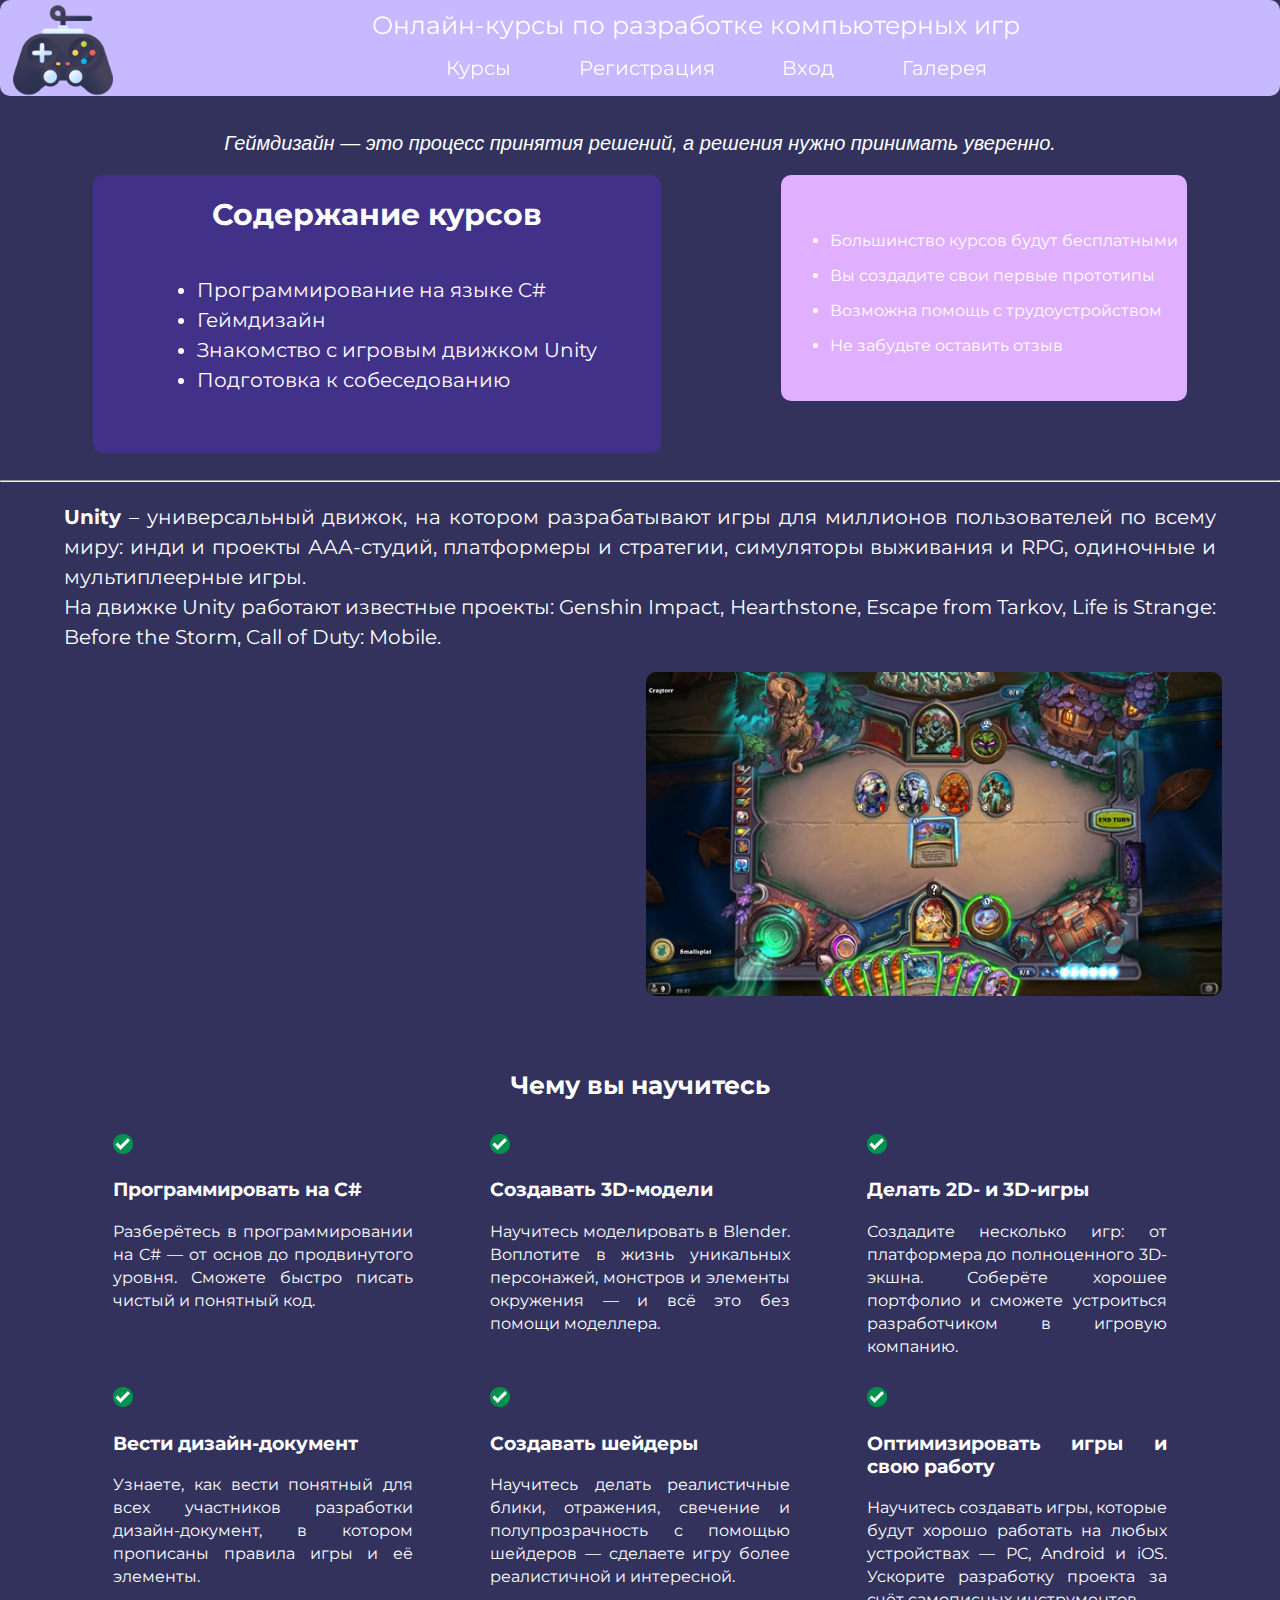
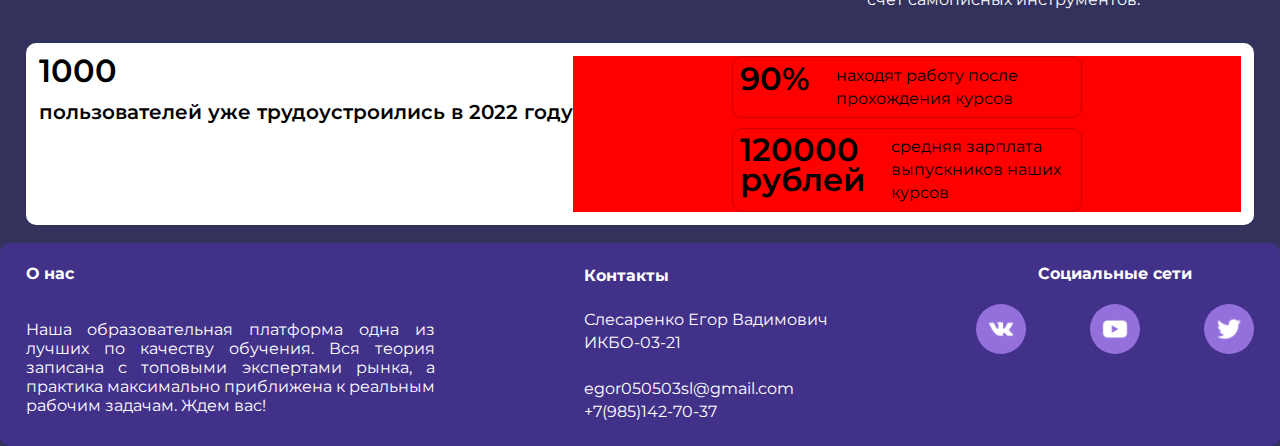
==== commit bc8eda2f: "add courses container" ====
--- a/index.html
+++ b/index.html
@@ -130,7 +130,7 @@
             </div>
         </section>
 
-        <!-- <div class = "stats-wrapper">
+        <div class = "stats-wrapper">
             <div class="stats-first">
                 <span>1000</span>
                 <div class = "text1">пользователей уже трудоустроились в 2022 году</div>
@@ -147,7 +147,7 @@
                     </div>
                 </div>
             </div>
-        </div> -->
+        </div>
 
     <footer>
         <div class="about-us">
--- a/styles/style.css
+++ b/styles/style.css
@@ -1,4 +1,5 @@
 @import url(header.css);
+@import url(footer.css);
 
 body
 {
@@ -11,62 +12,6 @@
 {
     color: white;   
     font-family: 'Montserrat', sans-serif; 
-}
-
-header{
-    display: flex;
-    position: sticky;
-    top: 0;
-    background-color: #C6B9FF;
-    overflow: hidden;
-    border-radius: 10px;
-    z-index: 1;
-}
-
-.logo{
-    margin-left: 1vw;
-    height: 4vh;
-}
-
-.title{
-    font-size: 25px;
-    padding-top: 10px;
-    text-align: center;
-    color: white;
-}
-
-.links{
-    display: inline-flex;
-    margin: auto;
-    flex-direction: column;
-}
-
-.nav-list{
-    display: flex;
-    justify-content: space-around;
-    position: relative;
-    float: bottom;
-    list-style: circle;
-}
-
-nav li{
-    display: list-item, inline;
-    list-style-position: inside;
-    font-size: 20px;
-    float: left;
-    list-style: none;
-}
-
-nav a{
-    text-decoration: none;
-}
-
-nav a:hover{
-    color: purple;
-}
-
-nav a:active{
-    color: red;
 }
 
 #start_quote 
@@ -196,7 +141,6 @@
     background-color: white;
     line-height: 23px;
     display: flex;
-    flex-wrap: wrap;    
     width: fit-content;
     padding: 1vw;
     margin:auto;
@@ -259,101 +203,6 @@
     font-weight: 600;
     line-height: 30px;
 }
-
-footer {
-    display: flex;
-    flex-wrap: wrap;
-    justify-content: space-between;
-    height: fit-content;
-    background-color: #423189;
-    border-radius: 10px;
-}
-
-.about-us{
-    display:inline-flex;
-    flex-direction: column;
-    padding-left: 2vw;
-    width: 32vw;
-    text-align: justify;
-}
-
-.contacts{
-    display:inline-flex;
-    flex-direction: column;
-    line-height: 23px;
-}
-
-.social-links{
-    display: inline-flex;
-    flex-direction: column;
-    text-align: center;
-    padding-right: 2vw;
-}
-
-.socials{
-    display: inline-flex;
-    justify-content: space-between;
-    column-gap: 5vw;
-}
-
-.social {
-    border-radius: 50%;
-    border: 0;
-    height: 50px;
-    width: 50px;
-    background: mediumpurple;
-    position: relative;
-    overflow: hidden;
-}
-
-.social::before {
-    content: '';
-    z-index: 0;
-    background: #E0B0FF;
-    width: 100%;
-    height: 100%;
-    position: absolute;
-    top: 0;
-    left: 0;
-    transform: translateY(-100%);
-    transition: transform .5s ease;
-}
-
-.social:hover::before {
-    transform: translateY(0);
-}
-
-.social img {
-    position: absolute;
-    top: 20%;
-    left: 20%;
-    z-index: 1;
-}
-
-
-@media screen and (max-width: 800px) {
-    footer{
-        flex-direction: column;
-        padding-left: 2vw;
-    }
-
-     .about-us{
-        width: 90%;
-    }
-    
-    .social-links{
-        display: inline-flex;
-        flex-direction: column;
-        text-align: left;
-        padding-bottom: 2vw;
-    }
-
-    .socials{
-        justify-content:flex-start;
-        column-gap: 5vw;
-    }
-}
-
 /*
 .card{
     overflow: hidden;
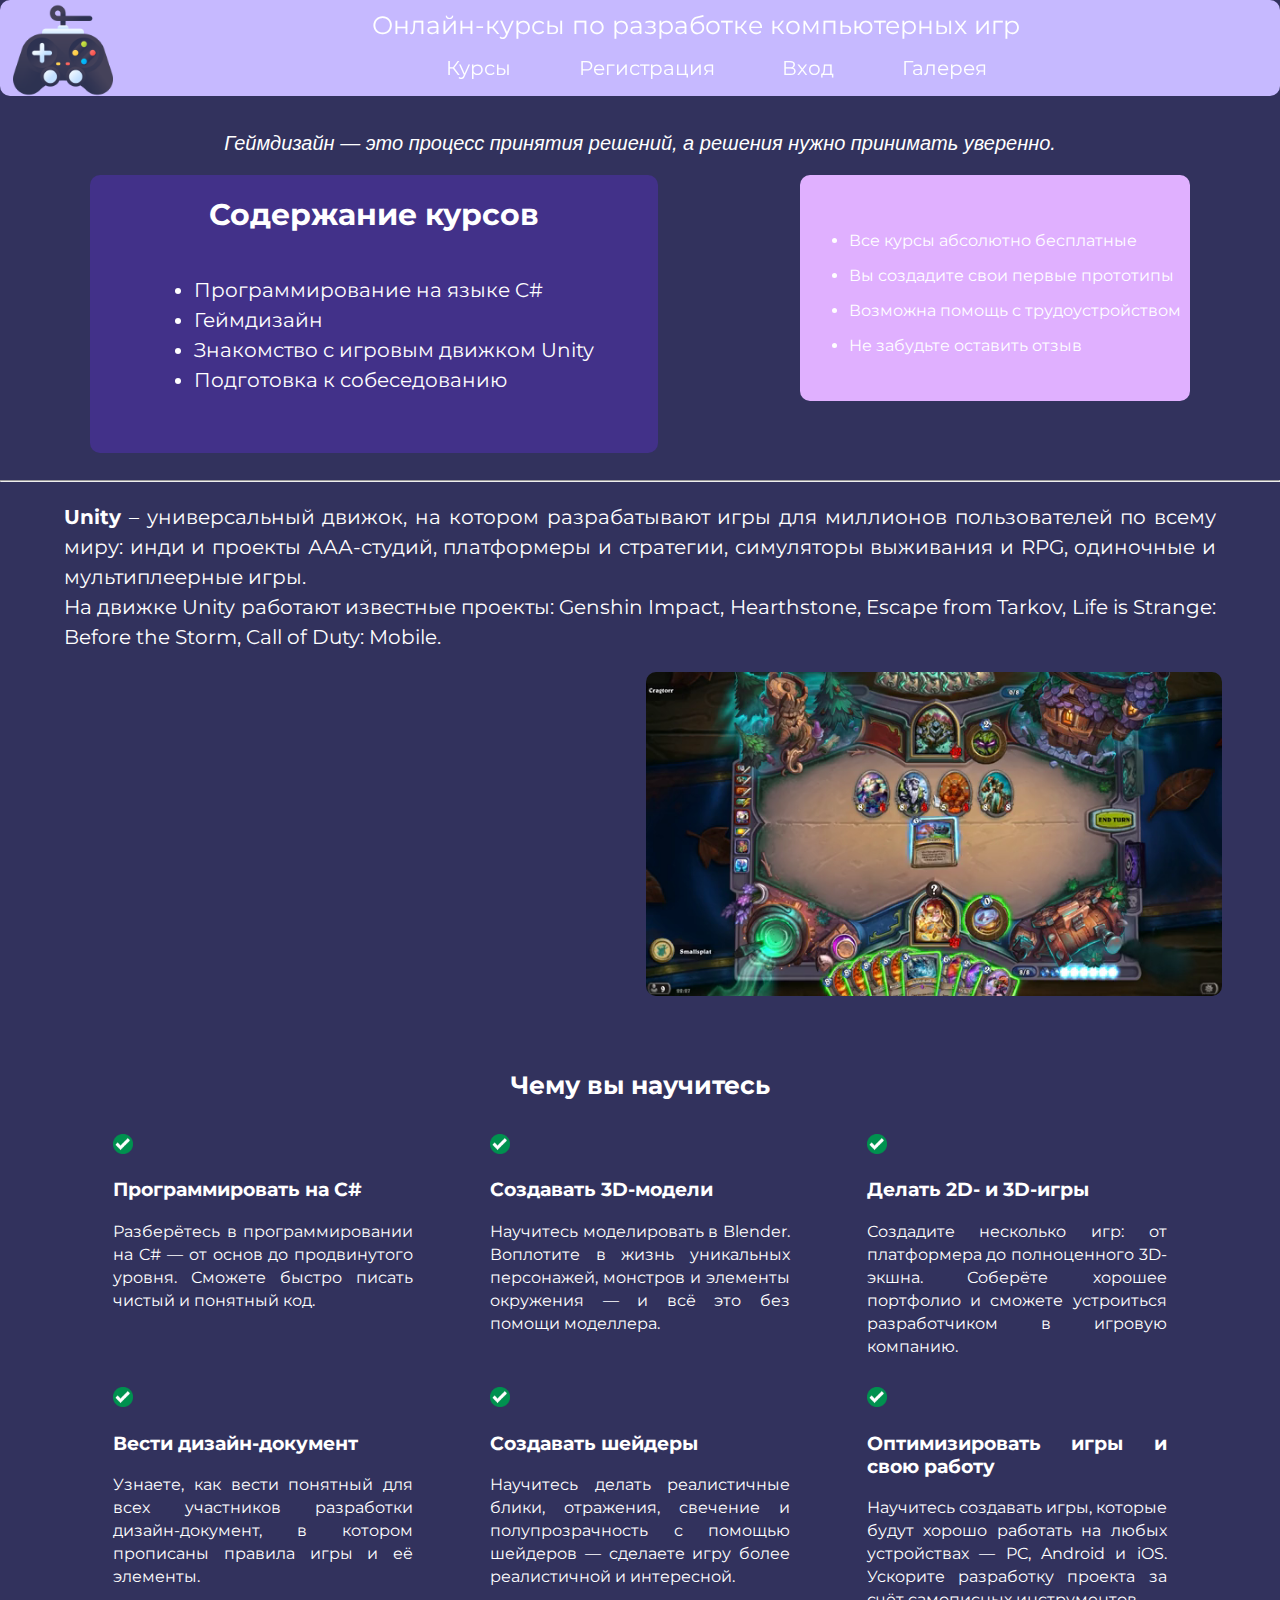
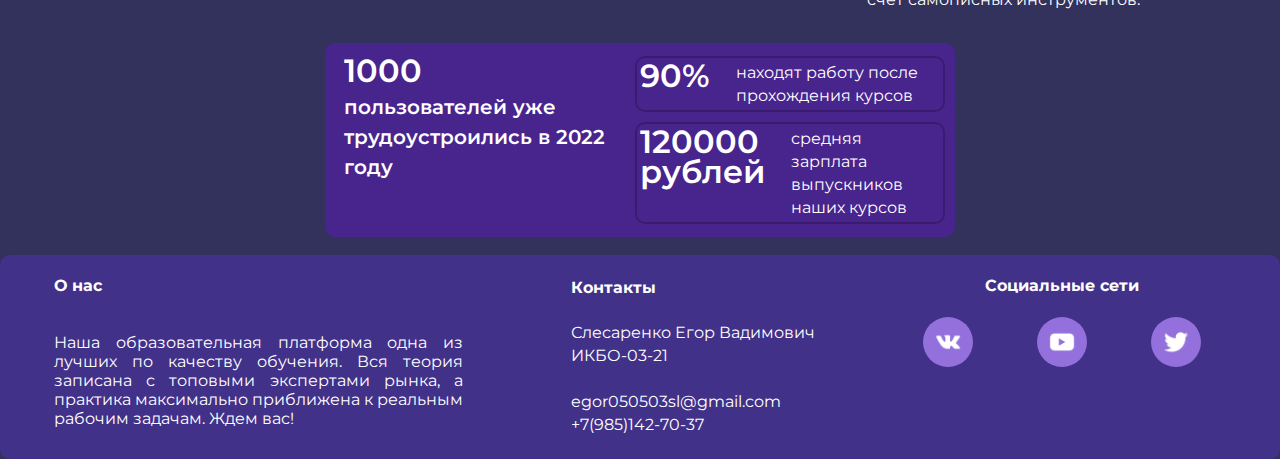
==== commit dee7c56c: "add course cards animaiton and content" ====
--- a/index.html
+++ b/index.html
@@ -57,7 +57,7 @@
             </div>
             <aside>
                 <ul>
-                    <li>Большинство курсов будут бесплатными</li>
+                    <li>Все курсы абсолютно бесплатные</li>
                     <li>Вы создадите свои первые прототипы</li>
                     <li>Возможна помощь с трудоустройством</li>
                     <li>Не забудьте оставить отзыв</li>
--- a/styles/style.css
+++ b/styles/style.css
@@ -45,6 +45,7 @@
     padding: 3vh 1vmin;
     line-height: 25px;
     font-size: 1em;
+    margin: 0 2vw;
 }
 
 aside li{
@@ -58,6 +59,7 @@
     border-radius: 10px;
     width: fit-content;
     padding: 0 5vw 3vw 5vw;
+    margin: 0 2vw;
     line-height: 30px;
     font-size: 20px;
 }
@@ -138,37 +140,40 @@
 }
 
 .stats-wrapper{
-    background-color: white;
+    background-color:#710ae65b;
     line-height: 23px;
     display: flex;
     width: fit-content;
+    justify-content: space-between;
     padding: 1vw;
+    row-gap: 10px;
     margin:auto;
     margin-bottom: 2vh;
     border-radius: 10px;
 }
 
-.stats-wrapper .text,
-.stats-wrapper .text1,
-.stats-wrapper .stats-item,
-.stats-wrapper span{
-     color: black;
+@media screen and (max-width: 650px) {
+    .stats-wrapper{
+        flex-wrap: wrap;
+        width: fit-content;
+        max-width: 500px;
+        justify-content: center;
+        margin: auto 5vw 2vh 5vw;
+    }
 }
 
 .stats-list{
-    display: flex;
+    display: inline-flex;
     flex-direction: column;
     align-items: center;
     gap: 10px;
     width: fit-content;
-    background-color: red;
 }
 
 .stats-item{
-    border: 1px solid rgba(0, 0, 0, 0.2);
-    border-radius: 10px;
-    padding: 0.5em;
-    width: 50%;
+    border: 2.5px solid rgba(0, 0, 0, 0.2);
+    border-radius: 10px;
+    width: 300px;
     display:flex;
     justify-content: space-between;
     padding: 1%;
@@ -183,7 +188,8 @@
 .stats-first{
     display: flex;
     flex-direction: column;
-    /* margin-left: 1%; */
+    margin-left: 1%;
+    width: 300px;
 }
 
 .text1{
@@ -197,338 +203,8 @@
     margin-left: 2vw;
 }
     
-
 .stats-item span{
     font-size: 32px;
     font-weight: 600;
     line-height: 30px;
-}
-/*
-.card{
-    overflow: hidden;
-    height: 50vh;
-    width: 30vw;
-}
-
-.card__content{
-    display: inline-flex;
-    flex-direction: column;
-    position: relative;
-    transform: translateY(100%);
-    width: inherit;
-    height: inherit;
-    text-align: center;
-    font-size: 1em;
-}
-
-.card img{
-    position: absolute;
-    width: inherit;
-    height: inherit;
-    z-index: -1;
-    border-radius: 10px;
-}
-
-.card:hover .card__content{
-    transform: translateY(0);
-    transition: .5s;
-    align-items: center;
-}
-
-.card:hover img{
-    opacity: 0.6;
-}
-
-.card__button{
-    display: inline-flex;
-    padding: 10px 20px;
-    height: fit-content;
-    width: fit-content;
-    border: 1px solid white;
-    text-transform: uppercase;
-    text-decoration: none;
-    transition: .3s;
-
-    position: absolute;
-    bottom: 5%;
-}
-
-.cards{
-    display: flex;
-    flex-direction: row;
-    justify-content: space-around;
-}
-
-.custom__buttons{
-    display: flex;
-    flex-wrap: wrap;
-    justify-content: space-around;
-    position: relative;
-    margin-top: 3%;
-    margin-left: 5%;
-}
-
-.custom__button1{
-    color: #a972cb;
-    background: none;
-    border: 2px solid; 
-    margin: 0.5em;
-    width: fit-content;
-    height: fit-content;
-    padding: 1em 2em;
-}
-
-.custom__button1:hover
-{
-    animation: pulse 1s;
-    box-shadow: 0 0 0 2em transparent;
-}
-
-@keyframes pulse {
-    0% { box-shadow: 0 0 0 0 }
-}
-
-.custom__button2 {
-    padding: 1em;
-    border: 1px solid #fff;
-    cursor: pointer;
-    width: fit-content;
-    height: fit-content;
-    letter-spacing: 2px;
-    position:relative;
-    overflow:hidden;
-    }
-    
-    .custom__button2:before {
-    content: "";
-    position: absolute;
-    height: 150px;
-    width: 50px;
-    background : #fff;
-    left: -55px;
-    top: -40px;
-    transform: rotate(37deg);
-    transition: all .3s;
-    opacity: .3;
-    }
-    
-    .custom__button2:hover:before {
-    left:95%;
-    }
-
-    .custom__button3 {
-    transition: all 0.5s;
-    position: relative;
-
-    height: fit-content;
-    width: fit-content;
-    padding: 1em;
-    cursor: pointer;
-    }
-    .custom__button3::before {
-    content: '';
-    position: absolute;
-    top: 0;
-    left: 0;
-    width: 100%;
-    height: 100%;
-    z-index: 1;
-    background-color: rgba(255,255,255, .1);
-    transition: all 0.3s;
-    }
-    .custom__button3:hover::before {
-    opacity: 0 ;
-    transform: scale(.5,.5);
-    }
-    .custom__button3::after {
-    content: '';
-    position: absolute;
-    top: 0;
-    left: 0;
-    width: 100%;
-    height: 100%;
-    z-index: 1;
-    opacity: 0;
-    transition: all 0.3s;
-    border: 1px solid rgba(255,255,255,0.5);
-    transform: scale(1.2,1.2);
-    }
-    .custom__button3:hover::after {
-    opacity: 1;
-    transform: scale(1,1);
-    }
-
-    .custom__button4 {
-    width: fit-content;
-    height: fit-content;
-    background-color: #fdcb6e;
-    cursor: pointer;
-    margin-left: 1%;
-    box-shadow: 5px 5px 0 0;
-    transition: 0.3s;
-    display: flex;
-    justify-content: center;
-    align-items: center;
-    }
-    
-    .custom__button4 a {
-    position: absolute;
-    z-index: 2;
-    }
-    .custom__button4::after {
-    content: "";
-    top: 0;
-    left: 0;
-    width: 170px;
-    height: 70px;
-    background:  #e84393;
-    opacity: 0;
-    transition: 0.3s;
-    }
-    .custom__button4:hover {
-    box-shadow: -5px -5px 0 0;
-    transform: scale(0.9);
-    }
-    .custom__button4:hover::after {
-    opacity: 1;
-    }
-*/
-
-/* .container {
-display: flex;
-flex-wrap: wrap;
-margin-left: 47%;
-margin-top: 3%;
-height: 100px;
-width: 100px;
-border-radius: 50%;
-border: 3px solid gold;
-background-color: rgba(201, 188, 126, 0.8);
-position: relative;
-transition: 0.5s;
-}
-
-.container-in {
-width: 100px;
-display: flex;
-flex-wrap: nowrap;
-}
-
-.button{
-margin-left: 25%;
-margin-top: 25%;
-}
-
-.num {
-height: fit-content;
-width: fit-content;
-padding: .05em .4em;
-text-align: center;
-border-radius: 50%;
-background-color: red;
-font-size: 20px;
-color: white;
-}
-
-.container:hover {
-animation: circle-to-rect 0.5s ease forwards;
-}
-
-.container:hover .container-in {
-animation: trans 0.5s ease forwards;
-}
-
-.container:hover .button {
-animation: bell-size 0.5s ease forwards;
-}
-
-.container:hover .num {
-animation: bell-pos 0.5s ease forwards;
-}
-
-.container ul {
-visibility: hidden;
-display: flex;
-flex-direction: column;
-width: inherit;
-margin-top: 0%;
-margin: 0;
-padding: 0;
-line-height: 1.5em;
-font-size: 20px;
-}
-
-.container ul li a:link,
-a:visited {
-text-decoration: none;
-text-transform: uppercase;
-padding-top: 10px;
-padding-bottom: 10px;
-padding-left: 0%;
-color: white;
-}
-
-.container ul li:hover {
-animation: font-inc 0.5s ease forwards;
-border-radius: 10px;
-padding: .3em;
-}
-
-.container ul li {
-list-style-type: none;
-text-align: center;
-}
-
-.container:hover ul {
-animation: marg1 1s ease forwards;
-animation-delay: 0.1s;
-}
-
-@keyframes marg1 {
-0% {
-    opacity: 0;
-}
-
-100% {
-    opacity: 5;
-    visibility: visible;
-}
-}
-
-@keyframes trans {
-100% {
-    height: 50px;
-    width: 200px;
-}
-}
-
-@keyframes circle-to-rect {
-100% {
-    border-radius: 30px;
-    height: 170px;
-    width: 200px;
-    align-content: flex-start;
-}
-
-}
-
-@keyframes bell-size {
-100% {
-    width: 50px;
-    height: 50px;
-    margin: 0;
-}
-}
-
-@keyframes bell-pos {
-100% {
-    margin-left: 60%;
-}
-}
-
-@keyframes font-inc {
-100% {
-    font-size: 25px;
-    background-color: gold;
-}
-} */+}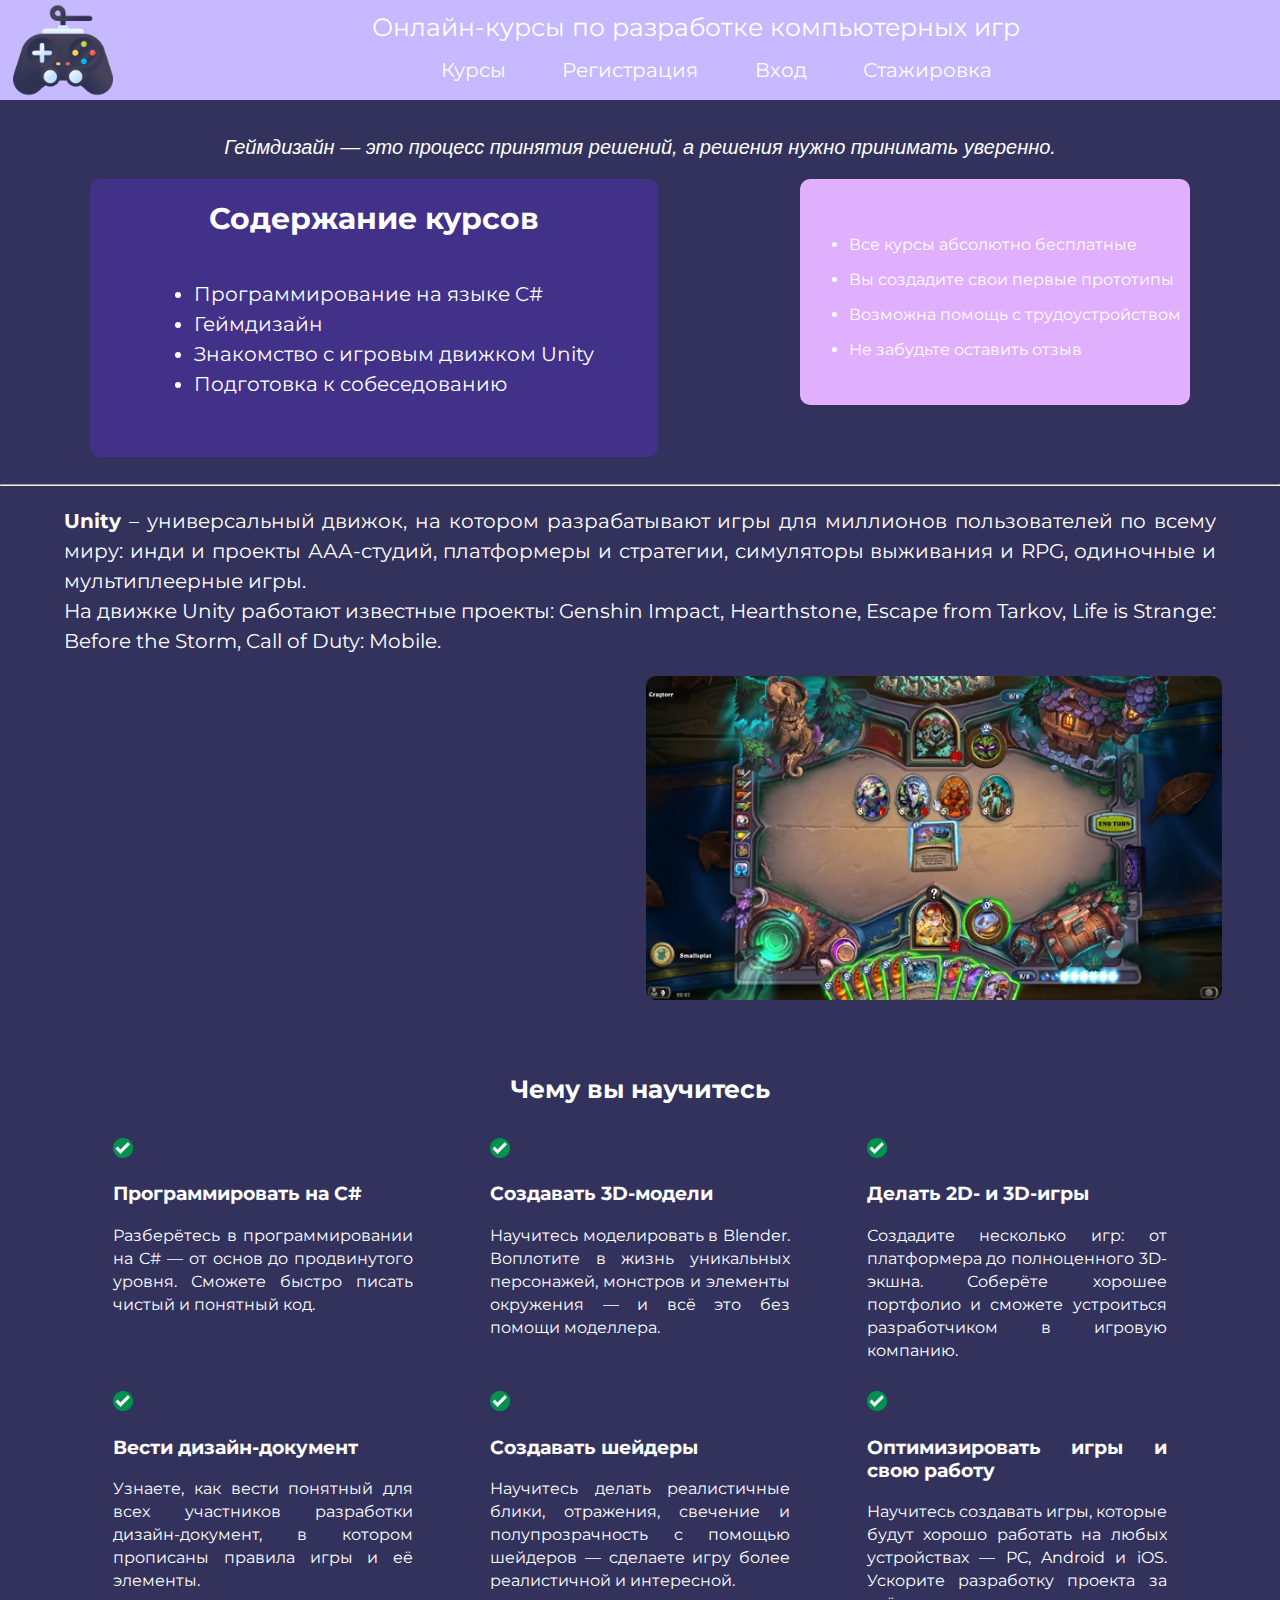
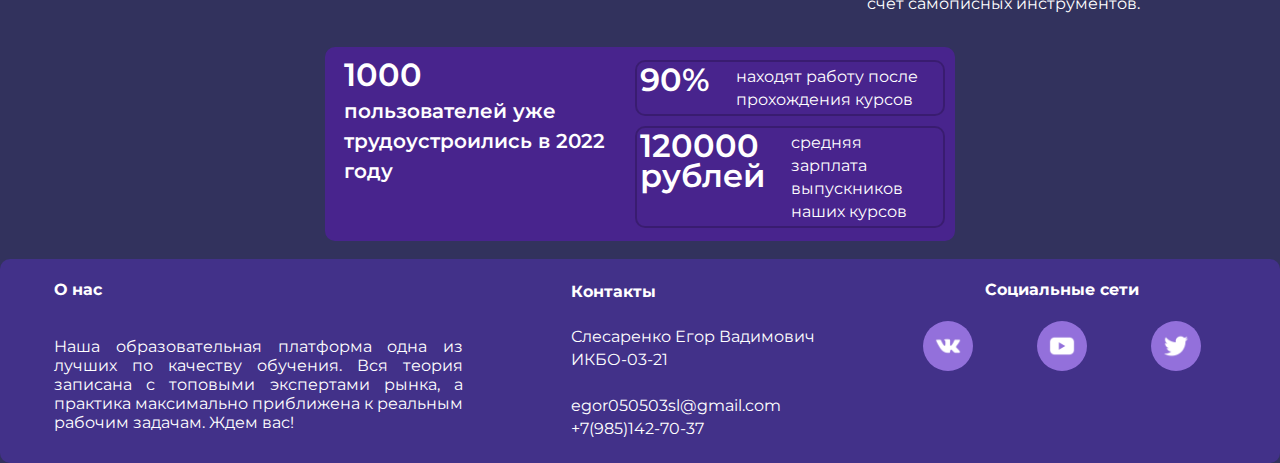
==== commit 44f2e23b: "add new burger-menu" ====
--- a/index.html
+++ b/index.html
@@ -4,6 +4,9 @@
     <meta charset="UTF-8">
     <meta http-equiv="X-UA-Compatible" content="IE=edge">
     <meta name="viewport" content="width=device-width, initial-scale=1.0">
+    <meta property="og:image" content="/images/favicon.png">
+    <meta property="og:image:width" content="968">
+    <meta property="og:image:height" content="504">
     <link rel="stylesheet" href="/styles/style.css">
     <link rel="icon" type="image/x-icon" href="/images/favicon.png">
     
@@ -17,7 +20,7 @@
 <body>
     <header>
         <div class = "logo">
-           <img src="/images/favicon.png" width="100" height="100" alt="logo"> 
+            <a href="index.html"><img src="/images/favicon.png" width="100" height="100" alt="logo"></a>
         </div>
         
         <div class = "links">
@@ -27,24 +30,26 @@
                     <li><a href = "/html/courses.html">Курсы</a></li>
                     <li><a href = "/html/courses-signup.html">Регистрация</a></li>
                     <li><a href = "/html/courses-login.html">Вход</a></li>
-                    <li><a href = "/html/gallery.html">Галерея</a></li>
+                    <li><a href = "/html/internship.html">Стажировка</a></li>
                 </ul>
             </nav>
 
-            <label for="burger" class="burger"><img src="/images/burger.png" alt="Menu" width="64" height="64"></label>
-            <input type="checkbox" id="burger" class="burger" hidden>
-            <div class="burger-menu">
-                <a href="/html/courses.html" class="btn btn-lg btn-light">Курсы</a>
-                <a href="/html/courses-signup.html" class="btn btn-lg btn-light">Регистрация</a>
-                <a href="/html/courses-login.html" class="btn btn-lg btn-light">Вход</a>
-                <a href="/html/gallery.html" class="btn btn-lg btn-light">Галерея</a>
+            <div class="burger-wrapper">
+                <label for="check-menu" class="burger-label"><img src = "/images/burger.png"></label>
+                <input type="checkbox" id="check-menu">
+                <nav class="main-burger-menu">
+                    <a href="/html/courses.html">Курсы</a>
+                    <a href="/html/courses-signup.html">Регистрация</a>
+                    <a href="/html/courses-login.html">Вход</a>
+                    <a href="/html/internship.html">Стажировка</a>
+                </nav>
             </div>
         </div>
     </header>
 
-    <blockquote id="start_quote">Геймдизайн — это процесс принятия решений, а решения нужно принимать уверенно.</blockquote>
+    <main>
+        <blockquote id="start_quote">Геймдизайн — это процесс принятия решений, а решения нужно принимать уверенно.</blockquote>
 
-    <main>
         <section class = "start-section">             
             <div class = "start-block">
                 <h2 style="text-align: center;">Содержание курсов</h2>
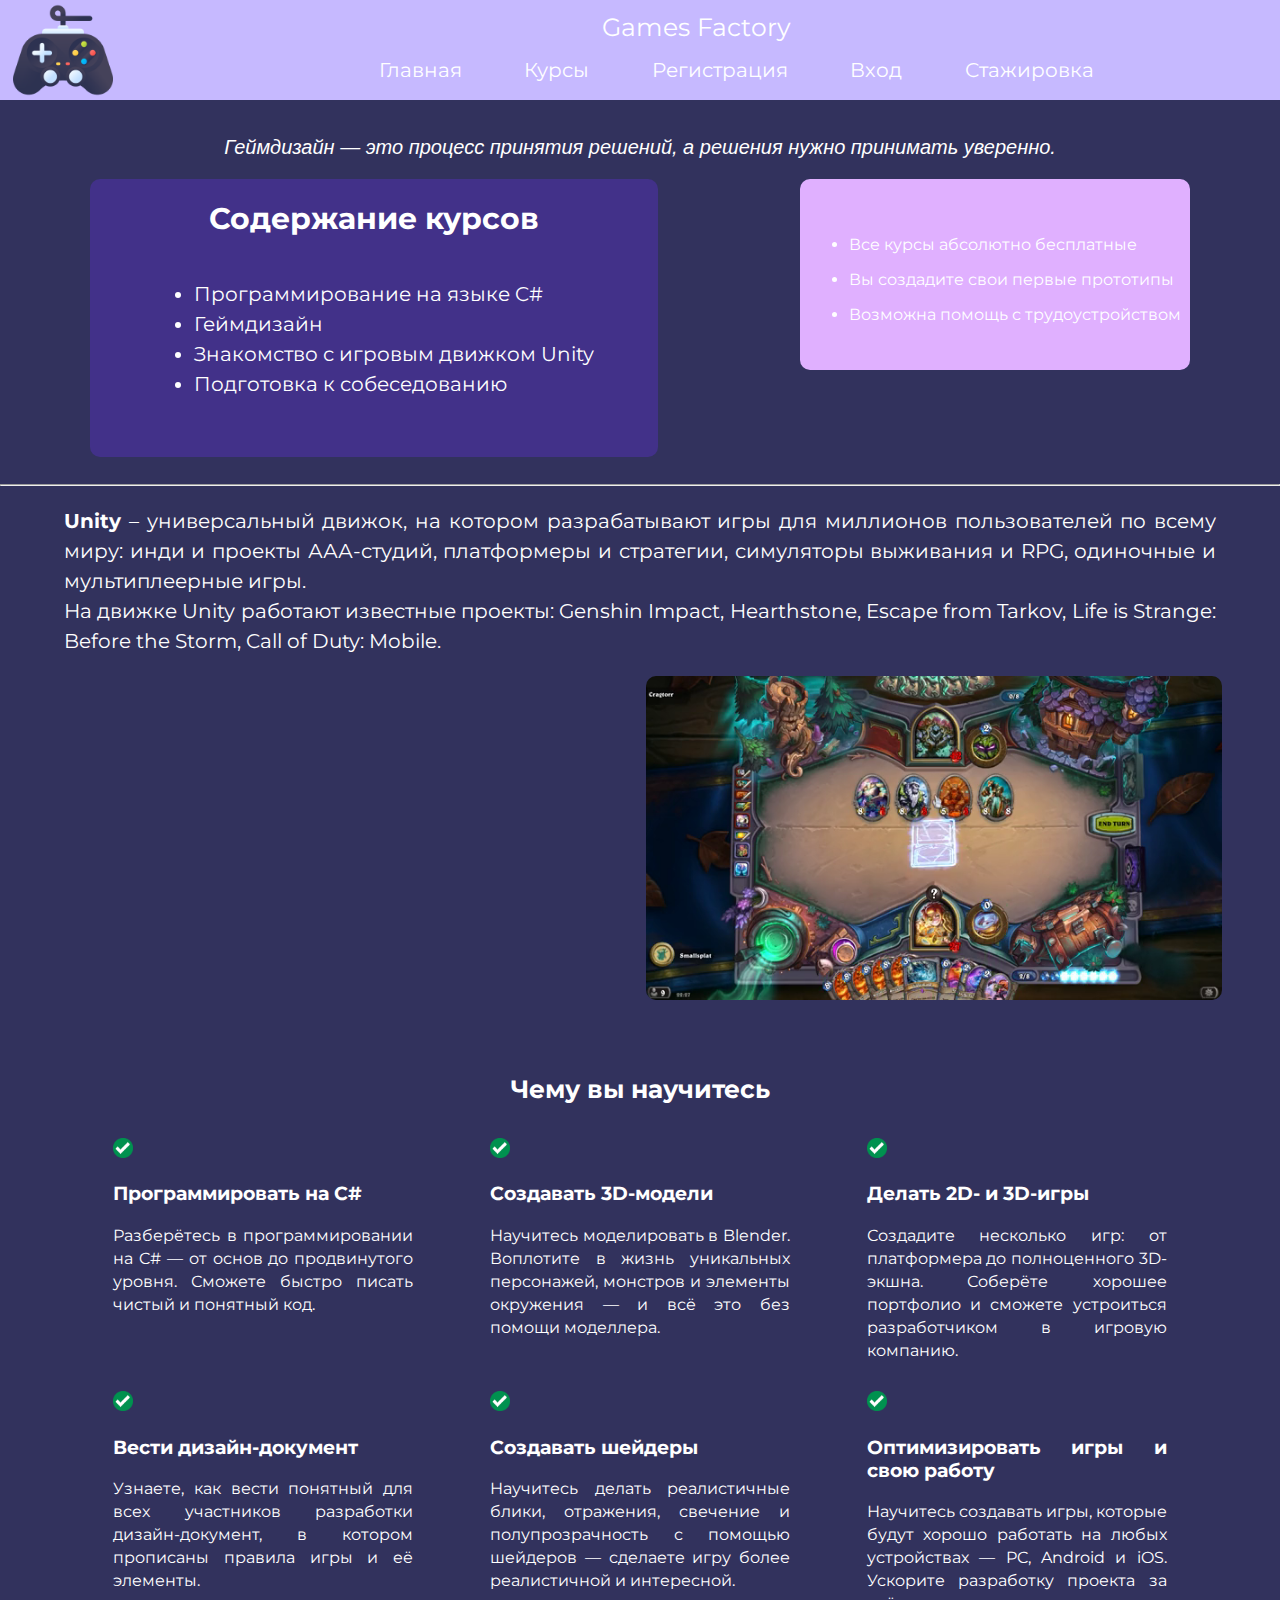
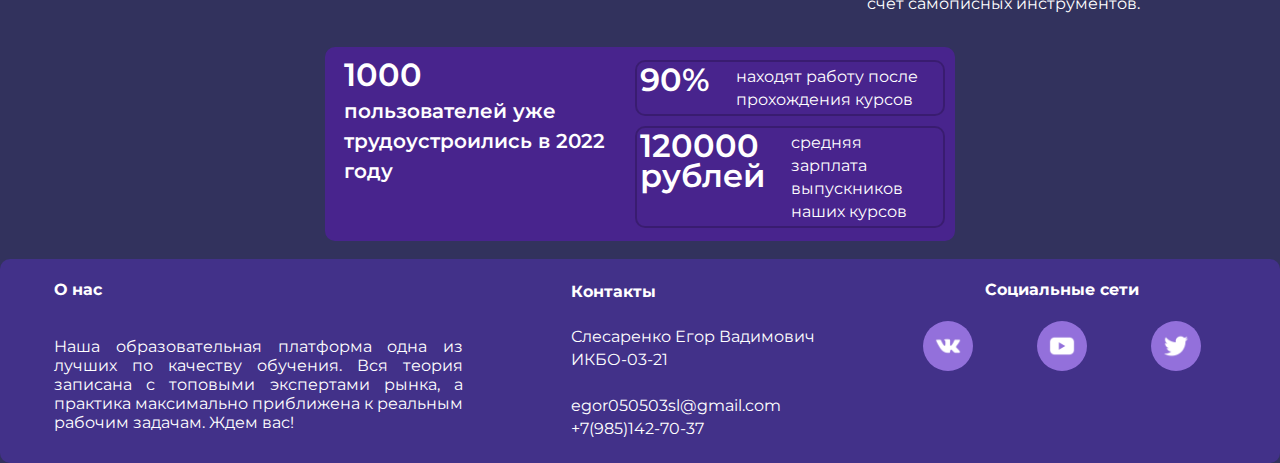
==== commit c758f97e: "add a few fixes" ====
--- a/index.html
+++ b/index.html
@@ -24,9 +24,10 @@
         </div>
         
         <div class = "links">
-            <div class = "title">Онлайн-курсы по разработке компьютерных игр</div>
+            <div class = "title">Games Factory</div>
             <nav>
                 <ul class = "nav-list">
+                    <li><a href = "index.html">Главная</a></li>
                     <li><a href = "/html/courses.html">Курсы</a></li>
                     <li><a href = "/html/courses-signup.html">Регистрация</a></li>
                     <li><a href = "/html/courses-login.html">Вход</a></li>
@@ -38,6 +39,7 @@
                 <label for="check-menu" class="burger-label"><img src = "/images/burger.png"></label>
                 <input type="checkbox" id="check-menu">
                 <nav class="main-burger-menu">
+                    <a href = "index.html">Главная</a>
                     <a href="/html/courses.html">Курсы</a>
                     <a href="/html/courses-signup.html">Регистрация</a>
                     <a href="/html/courses-login.html">Вход</a>
@@ -65,7 +67,6 @@
                     <li>Все курсы абсолютно бесплатные</li>
                     <li>Вы создадите свои первые прототипы</li>
                     <li>Возможна помощь с трудоустройством</li>
-                    <li>Не забудьте оставить отзыв</li>
                 </ul>
             </aside>
         </section>
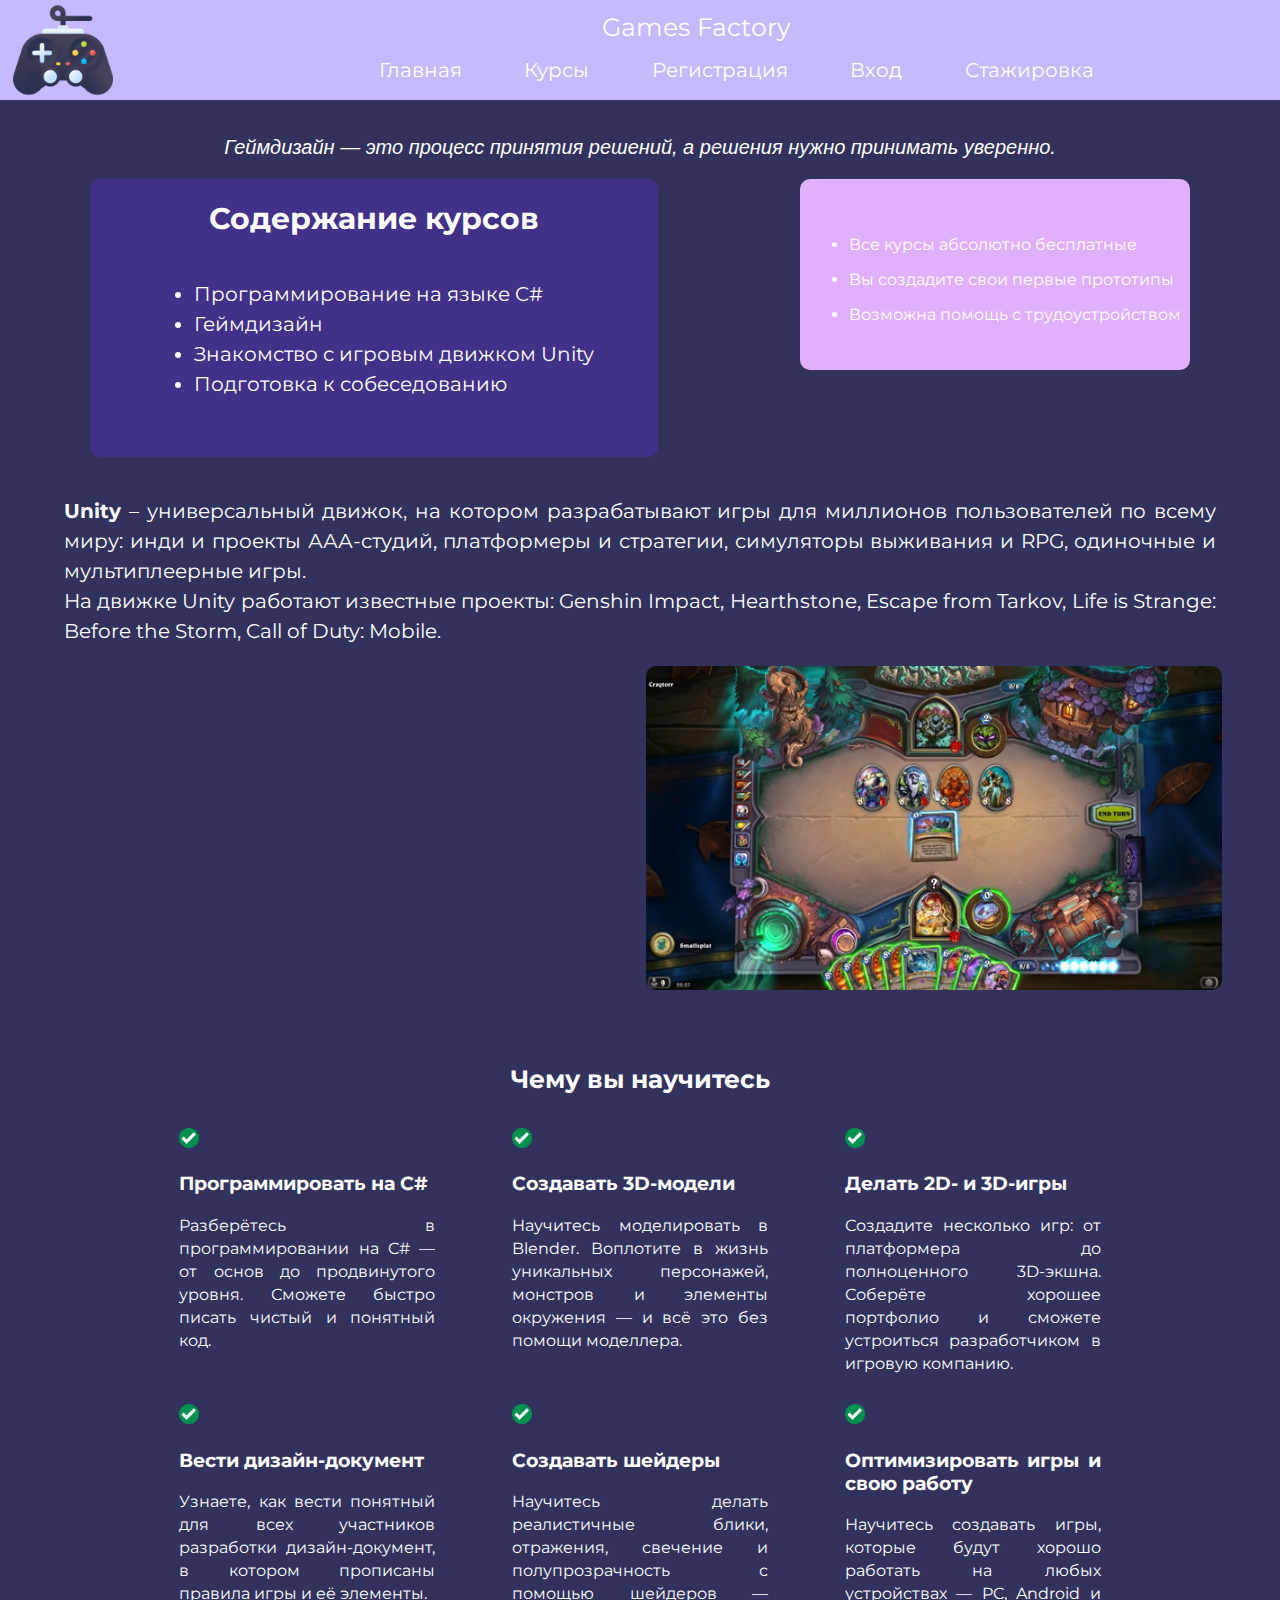
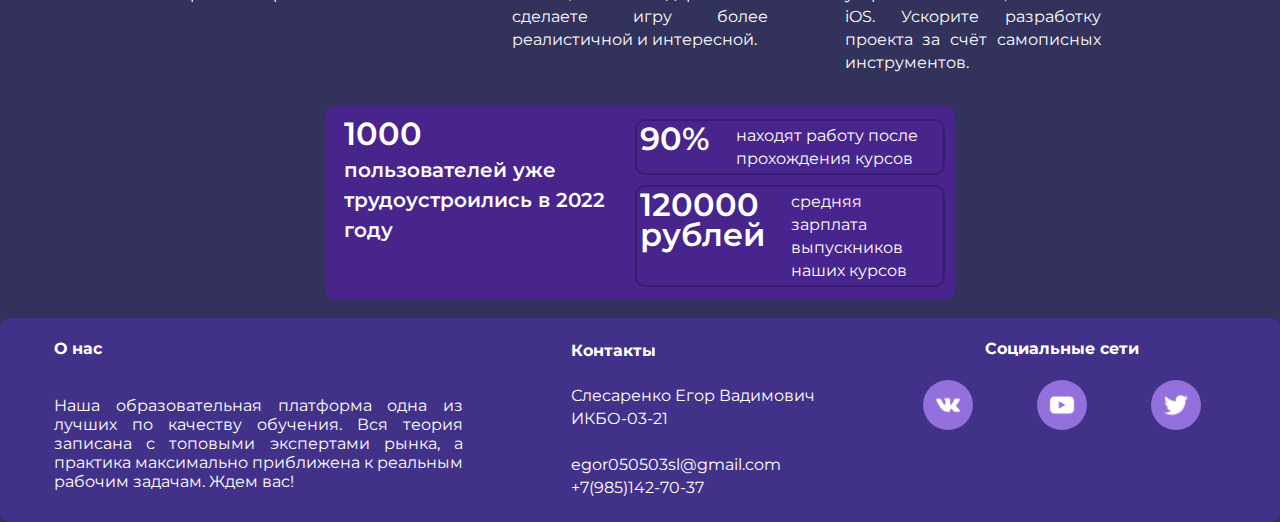
==== commit c57192f9: "add a few fixes" ====
--- a/index.html
+++ b/index.html
@@ -71,7 +71,7 @@
             </aside>
         </section>
         
-        <br><hr>
+        <br>
 
         <section>
             <p class = "info-block">
--- a/styles/style.css
+++ b/styles/style.css
@@ -118,7 +118,7 @@
 .skill-item{
     border-radius: 10px;
     padding: 1% 3% 0 3%;
-    max-width: 300px;
+    width: 20vw;
     text-align: justify;
 }
 
@@ -160,6 +160,15 @@
         justify-content: center;
         margin: auto 5vw 2vh 5vw;
     }
+
+    /* .skills-ol{
+        display: flex;
+        flex-wrap: wrap;
+        justify-content: center;
+        line-height: 23px;
+        padding: 0;
+        list-style-type: none;
+    } */
 }
 
 .stats-list{
